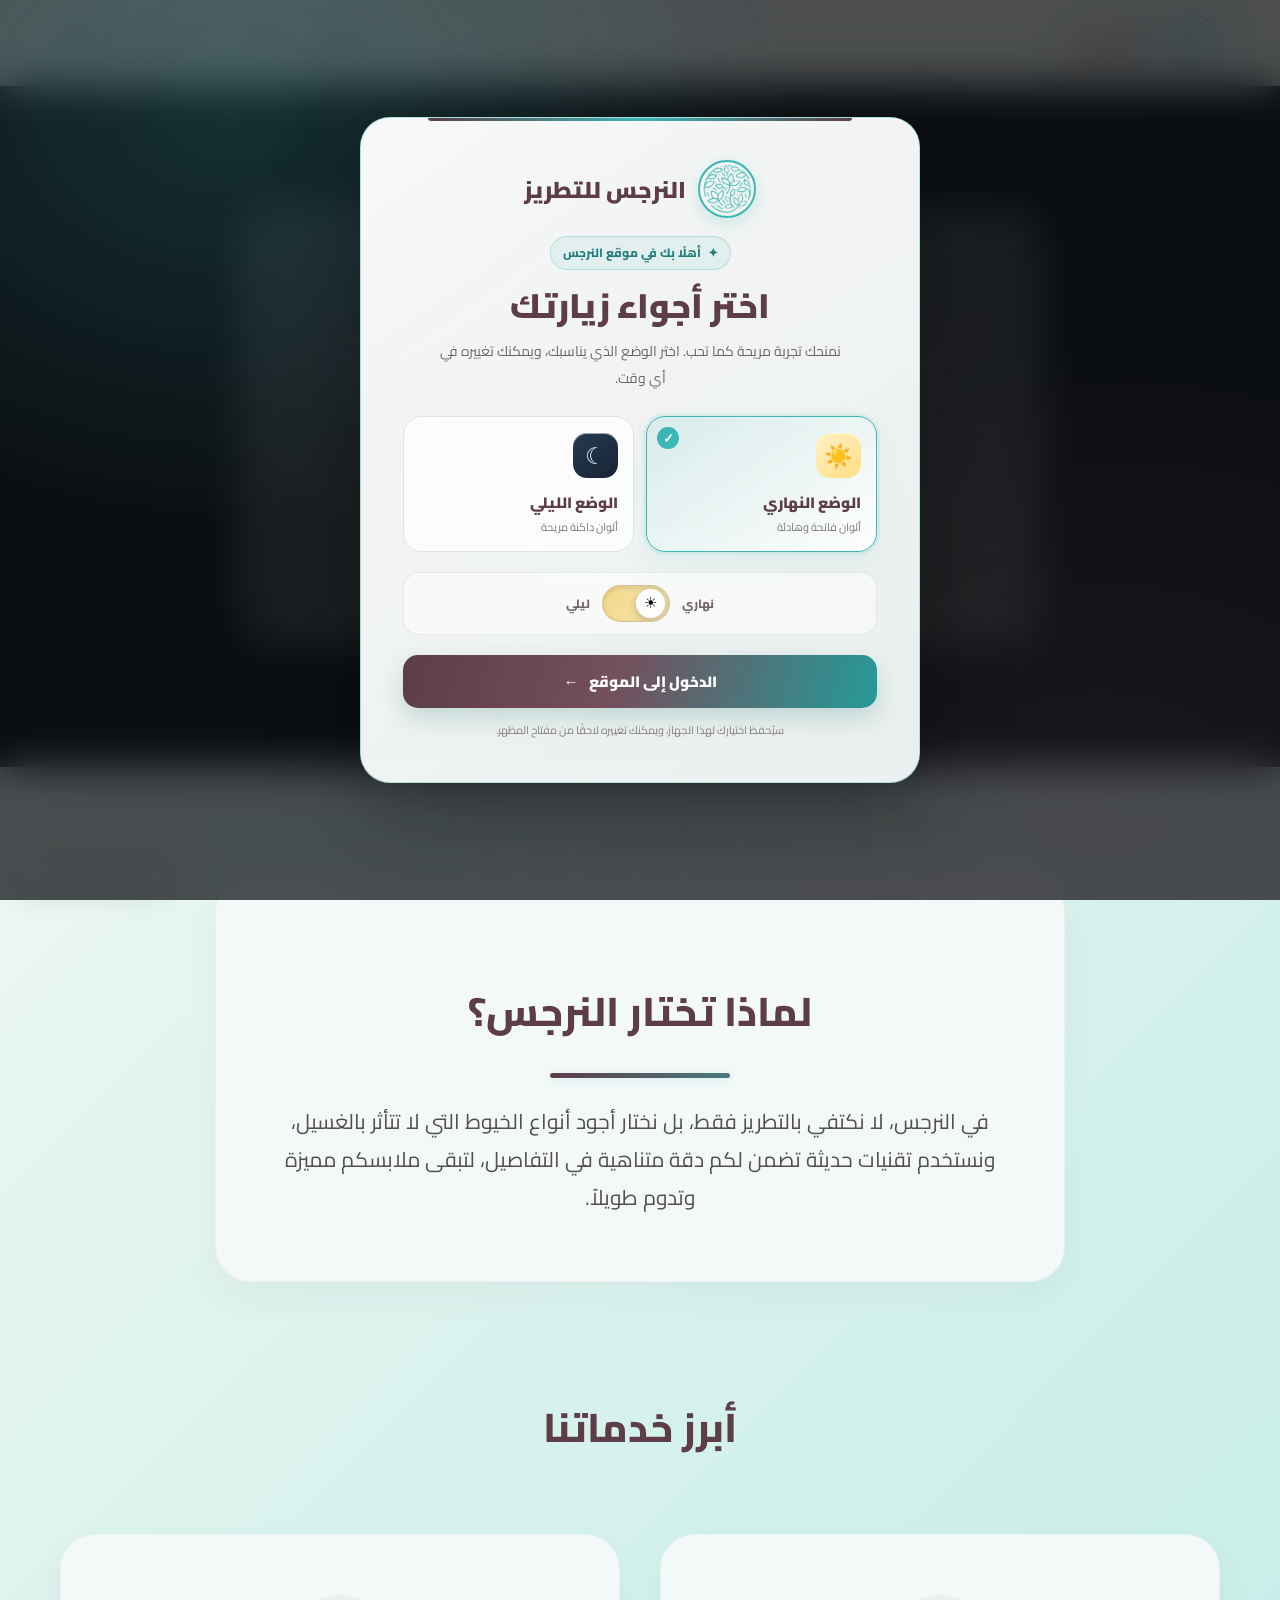
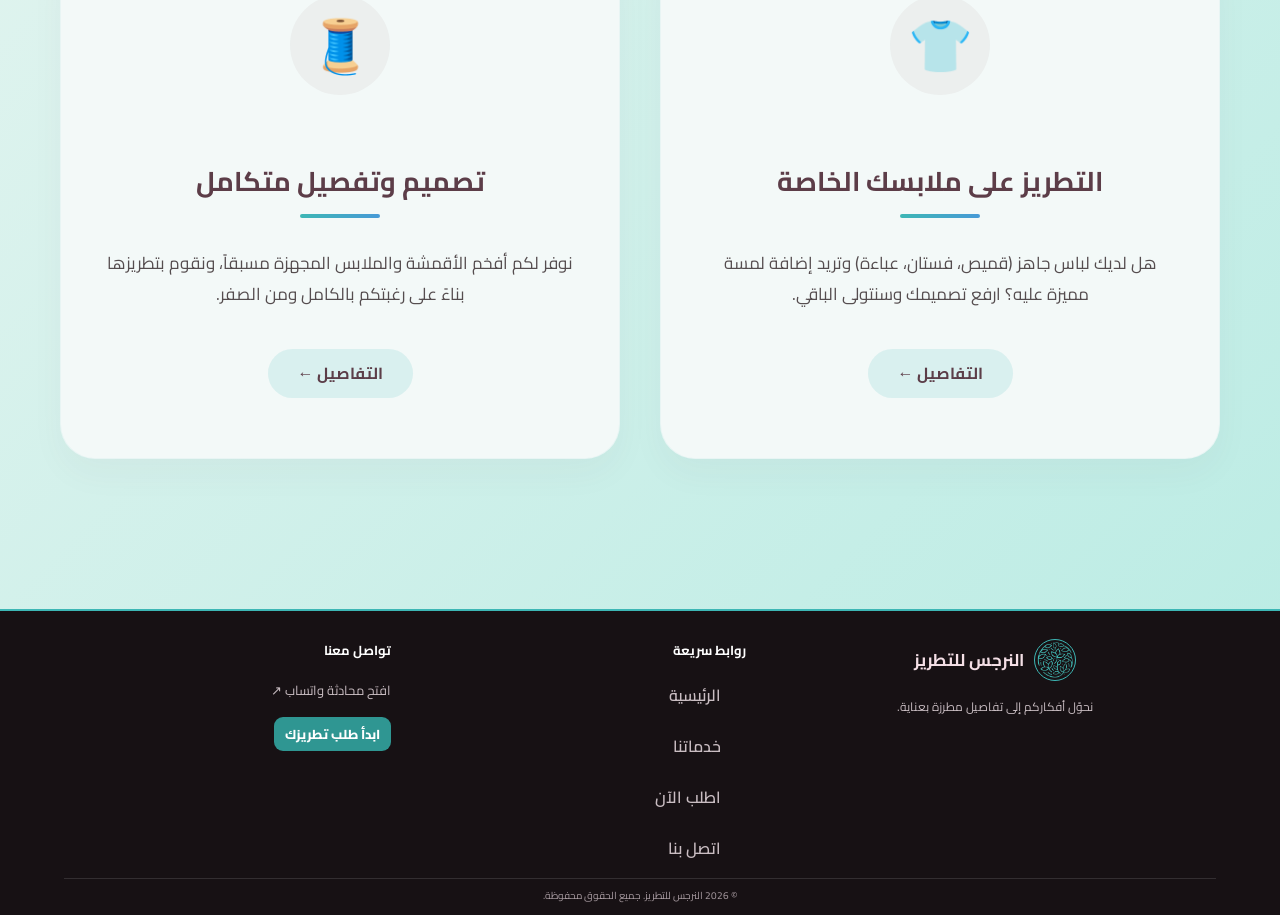
==== index.html @ 918f807f "Add files via upload" ====
<!DOCTYPE html>

<html dir="rtl" lang="ar">
<head>
<meta charset="utf-8"/>
<meta content="width=device-width, initial-scale=1.0" name="viewport"/>
<meta content="موقع النرجس للتطريز العماني. اكتشف خدمات التطريز وابدأ طلبك بسهولة وتواصل مع فريق النرجس لتأكيد التفاصيل والسعر." name="description"/>
<meta content="#5c3d48" name="theme-color"/>
<title>النرجس للتطريز | الفخامة والإتقان</title>
<!-- استدعاء خط Cairo من جوجل -->
<link href="https://fonts.googleapis.com" rel="preconnect"/>
<link crossorigin="" href="https://fonts.gstatic.com" rel="preconnect"/>
<link href="https://fonts.googleapis.com/css2?family=Cairo:wght=300;400;600;700;900&amp;display=swap" rel="stylesheet"/>
<style>
        /* الألوان والهوية البصرية الدافئة والمريحة للعين */
        :root {
            --primary-color: #5c3d48; /* العنابي الملكي للمطرزات */
            --accent-color: #3DB7B5;  /* الذهبي الدافئ المريح */
            --bg-color: #FAF9F6;      /* درجة كريمية دافئة جداً وناعمة للعين */
            --card-bg: #F3F9F8;        /* درجة دافئة للبطاقات والقوائم */
            --card-hover: #eae2d5;    /* درجة دافئة عند تمرير الماوس */
            --text-dark: #2d2d2d;     
            --text-muted: #554d4f;    
            --shadow: 0 15px 35px rgba(92, 61, 72, 0.04);
            --transition: cubic-bezier(0.34, 1.56, 0.64, 1);
        }
        body {
            background: linear-gradient(135deg, #FAF9F6 0%, #B7EBE3 100%);
            font-family: 'Cairo', 'Segoe UI', sans-serif;
            background-color: var(--bg-color);
            color: var(--text-dark);
            margin: 0;
            padding: 0;
            line-height: 1.8;
            overflow-x: clip;
            position: relative;
            perspective: 1000px;
        }
        /* 🧵 الخلفية الحية ممتدة ثلاثية الأبعاد */
        .bg-threads-3d {
            position: fixed;
            top: 0;
            left: 0;
            width: 100%;
            height: 100%;
            pointer-events: none;
            z-index: 0;
            transform-style: preserve-3d;
        }
        .thread-3d {
            position: absolute;
            width: 100%;
            max-width: 100%;
            height: 400px;
            fill: none;
            stroke-linecap: round;
            filter: drop-shadow(0 15px 20px rgba(92, 61, 72, 0.15));
        }
        .t-gold {
            top: 5%;
            left: 0;
            stroke: rgba(61, 183, 181, 0.24);
            stroke-width: 2.5;
            animation: weave3D-Gold 20s infinite ease-in-out alternate;
        }
        .t-burgundy {
            bottom: 5%;
            right: 0;
            stroke: rgba(92, 61, 72, 0.22);
            stroke-width: 2;
            animation: weave3D-Burgundy 25s infinite ease-in-out alternate;
        }
        /* شريط التنقل العلوي */
        header {
            background-color: rgba(247, 244, 237, 0.95); 
            backdrop-filter: blur(12px);
            box-shadow: 0 4px 25px rgba(92, 61, 72, 0.03);
            position: sticky;
            top: 0;
            z-index: 1000;
            border-bottom: 1px solid rgba(61, 183, 181, 0.14);
            animation: slideDown 0.8s cubic-bezier(0.25, 1, 0.5, 1);
        }
        .nav-container {
            max-width: 1200px;
            margin: 0 auto;
            display: flex;
            justify-content: space-between;
            align-items: center;
            padding: 15px 20px;
        }
        .logo-wrapper {
            display: flex;
            align-items: center;
            gap: 15px;
            cursor: pointer;
        }
        .logo-img {
            width: 55px;
            height: 55px;
            border-radius: 50%;
            object-fit: cover;
            border: 2px solid var(--accent-color);
            transition: transform 0.8s var(--transition);
        }
        .logo-wrapper:hover .logo-img {
            transform: rotate(360deg) scale(1.15);
        }
        .logo-text {
            font-size: 26px;
            font-weight: 700;
            color: var(--primary-color);
        }
        nav a {
            color: var(--text-dark);
            text-decoration: none;
            margin-right: 25px;
            font-weight: 600;
            font-size: 16px;
            position: relative;
            transition: color 0.3s ease;
            padding: 8px 0;
            display: inline-block;
        }
        /* ⚡ خطوط ألوان حية ومتحركة تحت أزرار النافبار */
        nav a::after {
            content: '';
            position: absolute;
            bottom: 0;
            left: 0;
            width: 100%;
            height: 3px;
            border-radius: 2px;
            background: linear-gradient(270deg, var(--accent-color), var(--primary-color), #3DB7B5, var(--accent-color));
            background-size: 400% 400%;
            transform: scaleX(0);
            transform-origin: right;
            transition: transform 0.4s var(--transition);
            animation: animateGradientStream 4s infinite linear;
        }
        nav a:hover::after, nav a.active::after {
            transform: scaleX(1);
        }
        nav a:hover, nav a.active {
            color: var(--primary-color);
        }
        
        /* 🎬 القسم الترحيبي بالفيديو (معدل للتجاوب مع الهواتف) */
        .hero {
            position: relative;
            text-align: center;
            padding: 120px 20px;
            overflow: hidden;
            background-color: #000;
            display: flex;
            align-items: center;
            justify-content: center;
            min-height: 70vh;
            z-index: 1;
        }
        .hero-video-bg {
            position: absolute;
            top: 0;
            left: 0;
            width: 100%;
            height: 100%;
            object-fit: cover;
            object-position: center;
            opacity: 0.85; 
            pointer-events: none;
        }
        .hero-content {
            position: relative;
            z-index: 2;
            background: rgba(247, 244, 237, 0.25); 
            backdrop-filter: blur(30px) saturate(140%); 
            padding: 50px 60px;
            border-radius: 40px;
            max-width: 800px;
            width: 100%;
            box-sizing: border-box;
            border: 1px solid rgba(247, 244, 237, 0.3); 
            box-shadow: 0 30px 60px rgba(0, 0, 0, 0.15);
            animation: glassIntro 1.5s var(--transition) forwards;
        }
        .hero h1 {
            font-size: 50px;
            font-weight: 900;
            color: var(--primary-color); 
            margin-bottom: 20px;
        }
        .hero p {
            font-size: 21px;
            max-width: 700px;
            margin: 0 auto 35px auto;
            color: #332d2f; 
            font-weight: 600;
        }
        /* 🌟 زر اطلب تطريزك الآن الفاخر */
        .btn-main {
            background: linear-gradient(135deg, var(--accent-color) 0%, #2F8F8B 100%);
            color: #fff;
            padding: 16px 50px;
            font-size: 20px;
            font-weight: 700;
            border: none;
            border-radius: 50px;
            cursor: pointer;
            text-decoration: none;
            box-shadow: 0 10px 30px rgba(61, 183, 181, 0.24);
            display: inline-block;
            transition: transform 0.4s var(--transition), box-shadow 0.4s var(--transition);
            position: relative;
            overflow: hidden;
            z-index: 1;
        }
        .btn-main::before {
            content: '';
            position: absolute;
            top: 0;
            left: -150%;
            width: 50%;
            height: 100%;
            background: linear-gradient(to right, rgba(255,255,255,0) 0%, rgba(255,255,255,0.6) 50%, rgba(255,255,255,0) 100%);
            transform: skewX(-25deg);
            transition: none;
        }
        .btn-main:hover {
            transform: translateY(-6px) scale(1.04);
            box-shadow: 0 0 25px rgba(61, 183, 181, 0.8), 0 0 50px rgba(61, 183, 181, 0.4);
        }
        .btn-main:hover::before {
            animation: shineEffect 1.2s infinite ease-in-out;
        }
        /* 📜 لوحة النبذة التعريفية */
        .about-brief {
            position: relative;
            max-width: 850px;
            margin: 110px auto 60px auto;
            text-align: center;
            padding: 65px 45px;
            background-color: var(--card-bg); 
            border-radius: 35px;
            box-shadow: var(--shadow);
            border: 1px solid rgba(92, 61, 72, 0.05); 
            z-index: 1;
            transition: transform 0.5s ease;
        }
        .about-brief:hover {
            transform: translateY(-5px);
        }
        .about-brief h2 {
            color: var(--primary-color);
            font-size: 40px;
            font-weight: 800;
            margin-bottom: 10px;
        }
        .divider {
            width: 180px;
            height: 5px;
            margin: 25px auto;
            border-radius: 10px;
            background: linear-gradient(270deg, var(--primary-color), var(--accent-color), #3DB7B5, var(--primary-color));
            background-size: 600% 600%;
            animation: animateGradientStream 6s infinite linear;
            box-shadow: 0 2px 10px rgba(61, 183, 181, 0.18);
        }
        .about-brief p {
            font-size: 21px;
            color: var(--text-muted); 
            max-width: 720px;
            margin: 25px auto 0 auto;
        }
        /* 🛠️ قسم الخدمات وبطاقات العرض */
        .services-preview {
            max-width: 1200px;
            margin: 110px auto;
            padding: 0 20px;
            position: relative;
            z-index: 1;
        }
        .services-preview h2 {
            text-align: center;
            color: var(--primary-color);
            font-size: 40px;
            font-weight: 800;
            margin-bottom: 70px;
        }
        .services-grid {
            display: grid;
            grid-template-columns: repeat(auto-fit, minmax(320px, 1fr));
            gap: 40px;
        }
        .service-card {
            background-color: var(--card-bg); 
            border-radius: 35px;
            padding: 60px 45px;
            text-align: center;
            box-shadow: var(--shadow);
            border: 1px solid rgba(61, 183, 181, 0.06);
            position: relative;
            overflow: hidden;
            transition: transform 0.6s var(--transition), box-shadow 0.6s var(--transition), background-color 0.6s var(--transition);
        }
        .service-card:hover {
            transform: translateY(-12px) scale(1.02);
            box-shadow: 0 30px 60px rgba(92, 61, 72, 0.1);
            background-color: var(--card-hover); 
        }
        .service-icon {
            font-size: 52px;
            width: 100px;
            height: 100px;
            line-height: 100px;
            background-color: rgba(92, 61, 72, 0.05);
            border-radius: 50%;
            margin: 0 auto 35px auto;
            transition: transform 0.6s var(--transition), background-color 0.5s var(--transition);
        }
        .service-card:hover .service-icon {
            background-color: var(--primary-color);
            color: #fff;
            transform: scale(1.15) rotate(-10deg);
        }
        .service-card h3 {
            font-size: 27px;
            font-weight: 700;
            margin-bottom: 15px;
            color: var(--primary-color);
            position: relative;
            display: inline-block;
            padding-bottom: 12px;
        }
        .service-card h3::after {
            content: '';
            position: absolute;
            bottom: 0;
            left: 50%;
            transform: translateX(-50%);
            width: 80px;
            height: 4px;
            border-radius: 4px;
            background: linear-gradient(270deg, var(--accent-color), var(--primary-color), #4a90e2, var(--accent-color));
            background-size: 400% 400%;
            animation: animateGradientStream 4s infinite linear;
        }
        .service-card p {
            color: var(--text-muted);
            font-size: 17px;
            margin-top: 15px;
            margin-bottom: 40px;
        }
        .btn-secondary {
            color: var(--primary-color);
            text-decoration: none;
            font-weight: 700;
            font-size: 16px;
            display: inline-block;
            transition: all 0.4s var(--transition);
            padding: 10px 30px;
            border-radius: 28px;
            background-color: rgba(61, 183, 181, 0.14);
        }
        .service-card:hover .btn-secondary {
            background-color: var(--primary-color);
            color: #fff;
            transform: scale(1.05);
        }
        /* تذييل الصفحة */
        footer {
            background-color: #1a1215;
            color: #b5a4ab;
            text-align: center;
            padding: 50px 20px;
            margin-top: 150px;
            font-size: 15px;
            border-top: 3px solid var(--accent-color);
            position: relative;
            z-index: 1;
        }
        /* 🎬 قوانين الحركات */
        @keyframes shineEffect {
            0% { left: -150%; }
            50% { left: 150%; }
            100% { left: 150%; }
        }
        @keyframes animateGradientStream {
            0% { background-position: 0% 50%; }
            50% { background-position: 100% 50%; }
            100% { background-position: 0% 50%; }
        }
        @keyframes weave3D-Gold {
            0% { transform: translate3d(0, 0, -100px) rotateX(10deg) rotateY(5deg); stroke-dashoffset: 0; }
            50% { transform: translate3d(20px, 30px, 50px) rotateX(-5deg) rotateY(15deg); }
            100% { transform: translate3d(-10px, -20px, -50px) rotateX(5deg) rotateY(-10deg); stroke-dashoffset: -300; }
        }
        @keyframes weave3D-Burgundy {
            0% { transform: translate3d(0, 0, -50px) rotateX(-10deg) rotateY(-10deg); stroke-dashoffset: 0; }
            50% { transform: translate3d(-20px, -40px, 80px) rotateX(15deg) rotateY(5deg); }
            100% { transform: translate3d(15px, 20px, -120px) rotateX(-5deg) rotateY(10deg); stroke-dashoffset: 300; }
        }
        @keyframes slideDown {
            from { transform: translateY(-100%); }
            to { transform: translateY(0); }
        }
        @keyframes glassIntro {
            from { opacity: 0; transform: scale(0.95) translateY(20px); }
            to { opacity: 1; transform: scale(1) translateY(0); }
        }

        /* تحسينات للشاشات الصغيرة */
        @media (max-width: 768px) {
            .nav-container { flex-direction: column; gap: 15px; padding: 15px; }
            .hero { padding: 80px 15px; min-height: 60vh; } 
            .hero-content { padding: 30px 20px; border-radius: 25px; }
            .hero h1 { font-size: 28px; }
            .hero p { font-size: 16px; }
            .btn-main { padding: 12px 30px; font-size: 16px; }
            nav { display: flex; justify-content: center; flex-wrap: wrap; gap: 12px; }
            nav a { margin: 0 5px; }
            .about-brief { padding: 45px 25px; margin: 60px auto; }
            .service-card { padding: 40px 20px; }
            .bg-threads-3d { opacity: 0.15; }
        }
    </style>
<link href="lo.png" rel="icon" type="image/png"/>
<style id="thread-motion">
/* خيوط تطريز متحركة - للصفحة الرئيسية فقط */
.thread-motion{position:fixed;inset:0;pointer-events:none;z-index:0;overflow:hidden;opacity:.38;}
.thread-motion span{position:absolute;width:42vw;height:2px;background:linear-gradient(90deg,transparent,rgba(61,183,181,.28),transparent);border-radius:999px;transform-origin:center;animation:threadDrift 14s ease-in-out infinite;}
.thread-motion span:nth-child(1){top:22%;left:-12%;transform:rotate(18deg);animation-delay:-2s;}
.thread-motion span:nth-child(2){top:48%;left:45%;width:35vw;transform:rotate(-24deg);animation-delay:-7s;}
.thread-motion span:nth-child(3){top:72%;left:-8%;width:48vw;transform:rotate(12deg);animation-delay:-10s;}
.thread-motion span:nth-child(4){top:34%;left:68%;width:30vw;transform:rotate(32deg);animation-delay:-5s;}
@keyframes threadDrift{0%,100%{translate:0 0;opacity:.15;}50%{translate:35px -18px;opacity:.55;}}
@media (prefers-reduced-motion:reduce){.thread-motion span{animation:none;}}
@media (max-width:600px){.thread-motion{opacity:.22}.thread-motion span{width:70vw}.thread-motion span:nth-child(2){left:35%;width:55vw}.thread-motion span:nth-child(4){left:55%;width:45vw;}}
</style>
<style id="mobile-experience-improvements">
/* قواعد عامة لتحسين الاستخدام على الهاتف دون تغيير تصميم الكمبيوتر */
html{max-width:100%;overflow-x:clip;-webkit-text-size-adjust:100%}
body{max-width:100%;overflow-x:clip}
img,video,svg,iframe{max-width:100%}
*,*::before,*::after{box-sizing:border-box}
@media(max-width:768px){
 header{position:sticky!important;top:0!important;z-index:1000!important;width:100%;}
 .nav-container{width:100%!important;max-width:100%!important;display:flex!important;flex-direction:column!important;align-items:center!important;justify-content:center!important;gap:6px!important;padding:9px 12px!important;}
 .logo-wrapper{display:flex!important;align-items:center!important;justify-content:center!important;gap:9px!important;}
 .logo-img{width:42px!important;height:42px!important;}
 .logo-text{font-size:21px!important;line-height:1.4!important;white-space:nowrap;}
 .nav-container nav,header nav{width:100%!important;display:flex!important;flex-wrap:wrap!important;align-items:center!important;justify-content:center!important;gap:3px 14px!important;}
 .nav-container nav a,header nav a{margin:0!important;padding:6px 1px!important;font-size:12px!important;line-height:1.5!important;white-space:nowrap;}
 .hero{min-height:58vh!important;padding:54px 12px!important;}
 .hero-content{width:100%!important;max-width:760px!important;padding:27px 17px!important;border-radius:22px!important;}
 .hero h1{font-size:clamp(25px,7vw,34px)!important;line-height:1.45!important;}
 .hero p{font-size:15px!important;line-height:1.8!important;}
 .about-brief,.services-preview,.services-container,.main-container{width:calc(100% - 24px)!important;max-width:100%!important;margin-left:auto!important;margin-right:auto!important;}
 .about-brief{padding:30px 17px!important;margin-top:35px!important;margin-bottom:35px!important;border-radius:22px!important;}
 .about-brief h2,.services-preview h2{font-size:clamp(24px,6.5vw,32px)!important;line-height:1.45!important;margin-bottom:20px!important;}
 .about-brief p{font-size:15px!important;line-height:1.9!important;}
 .services-preview{margin-top:45px!important;margin-bottom:45px!important;padding:0!important;}
 .services-grid,.service-grid,.contact-grid,.cards-grid{grid-template-columns:minmax(0,1fr)!important;gap:16px!important;}
 .service-card,.detailed-service-card,.contact-card,.about-section{width:100%!important;max-width:100%!important;min-width:0!important;padding:24px 16px!important;border-radius:22px!important;}
 .service-card h3,.detailed-service-card h2,.contact-card h2{font-size:21px!important;line-height:1.55!important;}
 .service-card p,.detailed-service-card p,.contact-card p,.about-section p{font-size:14px!important;line-height:1.9!important;overflow-wrap:anywhere;}
 .page-header{padding:28px 14px!important;margin:0 auto 20px!important;}
 .page-header h1{font-size:clamp(25px,7vw,32px)!important;line-height:1.5!important;}
 .page-header p{font-size:14px!important;line-height:1.8!important;}
 .btn-main,.btn-order-service,.btn-back,.btn-location{max-width:100%;min-height:44px;padding:12px 20px!important;font-size:14px!important;white-space:normal!important;line-height:1.6!important;}
 footer{padding:25px 14px!important;font-size:12px!important;line-height:1.8!important;}
 .thank-you-card{width:calc(100% - 28px)!important;max-width:620px!important;margin:18px auto!important;padding:30px 18px!important;border-radius:22px!important;}
 .thank-you-card h1{font-size:clamp(23px,6vw,30px)!important;line-height:1.5!important;}
 .thank-you-card p{font-size:14px!important;line-height:1.9!important;}
}
@media(max-width:380px){
 .nav-container{padding:8px 7px!important}.nav-container nav,header nav{gap:3px 9px!important}.nav-container nav a,header nav a{font-size:11px!important;}
 .hero{min-height:54vh!important;padding:38px 9px!important}.hero-content{padding:22px 13px!important;}
 .about-brief,.services-preview,.services-container,.main-container{width:calc(100% - 16px)!important;}
 .about-brief,.service-card,.detailed-service-card,.contact-card,.about-section{padding:21px 13px!important;}
 .thank-you-card{width:calc(100% - 18px)!important;padding:25px 13px!important;}
}
@media(hover:none){.service-card:hover,.contact-card:hover,.btn-main:hover,.btn-order-service:hover,.btn-back:hover{transform:none!important;}}
@media(prefers-reduced-motion:reduce){html{scroll-behavior:auto!important}*,*::before,*::after{animation:none!important;transition:none!important;}}
</style>
<style id="alnarjis-smooth-motion">
/* طبقة حركة موحّدة: انتقالات ناعمة ومتزنة على جميع صفحات الموقع */
:root { --motion-ease: cubic-bezier(.22,.72,.22,1); --motion-fast: 220ms; --motion-medium: 420ms; }
html { scroll-behavior: smooth; scroll-padding-top: 5rem; }
body { -webkit-font-smoothing: antialiased; text-rendering: optimizeLegibility; }
a, button, input, select, textarea, .service-card, .detailed-service-card,
.contact-card, .choice, .color-card, .upload, .review-card, .cost-card,
.btn, [class*="btn-"] {
  transition-property: color, background-color, border-color, box-shadow, opacity, transform, filter;
  transition-duration: var(--motion-fast);
  transition-timing-function: var(--motion-ease);
}
a { -webkit-tap-highlight-color: transparent; }
button, .btn, [class*="btn-"] { transform: translateZ(0); }
button:active, .btn:active, [class*="btn-"]:active { transform: translateY(1px) scale(.985); }
:where(a, button, input, select, textarea, [tabindex]):focus-visible {
  outline: 3px solid color-mix(in srgb, var(--accent-color, var(--teal, #3DB7B5)) 58%, transparent);
  outline-offset: 3px;
}
:where(input, select, textarea) { transition: border-color 220ms var(--motion-ease), box-shadow 220ms var(--motion-ease), background-color 220ms var(--motion-ease); }
:where(input, select, textarea):focus { box-shadow: 0 0 0 4px color-mix(in srgb, var(--accent-color, var(--teal, #3DB7B5)) 14%, transparent); }
img, video { max-width: 100%; }
@media (hover:hover) and (pointer:fine) {
  .service-card:hover, .detailed-service-card:hover, .contact-card:hover,
  .review-card:hover, .cost-card:hover { transform: translateY(-4px); }
  .choice:hover, .color-card:hover, .upload:hover { transform: translateY(-2px); }
  a:not(.btn):not([class*="btn-"]):hover { color: var(--accent-color, var(--teal, #2f9692)); }
}
/* انتقال خفيف بين الصفحات في المتصفحات الداعمة */
@view-transition { navigation: auto; }
::view-transition-old(root) { animation: narjis-page-out 180ms ease both; }
::view-transition-new(root) { animation: narjis-page-in 360ms var(--motion-ease) both; }
@keyframes narjis-page-out { to { opacity: .94; } }
@keyframes narjis-page-in { from { opacity: .86; transform: translateY(5px); } to { opacity: 1; transform: translateY(0); } }
/* شريط تقدّم رفيع أثناء التمرير */
#narjis-scroll-progress { position: fixed; inset: 0 auto auto 0; width: 0%; height: 3px; z-index: 10000; pointer-events: none; background: linear-gradient(90deg, var(--accent-color, var(--teal, #2f9692)), #75d4cc); box-shadow: 0 1px 6px rgba(47,150,146,.18); transform: translateZ(0); }
/* ظهور العناصر عند دخولها الشاشة؛ لا تُخفى العناصر إلا بعد تفعيل جافاسكربت بنجاح */
.motion-enhanced .motion-reveal { opacity: 0; transform: translate3d(0, 16px, 0); transition: opacity 560ms var(--motion-ease), transform 560ms var(--motion-ease); transition-delay: var(--reveal-delay, 0ms); will-change: opacity, transform; }
.motion-enhanced .motion-reveal.is-visible { opacity: 1; transform: translate3d(0,0,0); }
/* سلاسة الخطوات داخل نموذج الطلب من دون التأثير على إظهار/إخفاء الخطوات */
.order-page .choice, .order-page .color-card, .order-page .step,
body:has(.form-step) .choice, body:has(.form-step) .color-card, body:has(.form-step) .step {
  transition: background-color 240ms var(--motion-ease), border-color 240ms var(--motion-ease), color 240ms var(--motion-ease), box-shadow 240ms var(--motion-ease), transform 240ms var(--motion-ease);
}
@media (prefers-reduced-motion: reduce) {
  html { scroll-behavior: auto !important; }
  *, *::before, *::after { scroll-behavior: auto !important; animation-duration: .01ms !important; animation-iteration-count: 1 !important; transition-duration: .01ms !important; transition-delay: 0ms !important; }
  #narjis-scroll-progress { display: none; }
  .motion-enhanced .motion-reveal { opacity: 1 !important; transform: none !important; }
}
</style>
<style id="alnarjis-theme-styles">
:root{color-scheme:light;}
html[data-theme="dark"]{color-scheme:dark;--primary-color:#d5a8b9;--accent-color:#55d2cb;--bg-color:#111619;--card-bg:#1b252a;--card-hover:#26363b;--text-dark:#f3edf0;--text-muted:#c7b8bf;--shadow:0 16px 40px rgba(0,0,0,.22);--wine:#d5a8b9;--teal:#55d2cb;--mint:#11191c;--line:#30494b;--ink:#f4edf0;--muted:#aebdc1;}
/* لا نفرض انتقالًا على كل عنصر في الصفحة؛ ذلك يعطّل حركات التحويل ويزيد إعادة الرسم. */
html.theme-animating body,
html.theme-animating header,
html.theme-animating footer,
html.theme-animating .nav-container,
html.theme-animating .hero,
html.theme-animating .page-header,
html.theme-animating .about-brief,
html.theme-animating .about-section,
html.theme-animating .services-preview,
html.theme-animating .services-container,
html.theme-animating .main-container,
html.theme-animating .service-card,
html.theme-animating .detailed-service-card,
html.theme-animating .contact-card,
html.theme-animating .thank-you-card,
html.theme-animating .panel,
html.theme-animating .form-step,
html.theme-animating .review-card,
html.theme-animating .review-grid,
html.theme-animating .cost-card,
html.theme-animating .color-card,
html.theme-animating .choice,
html.theme-animating .upload,
html.theme-animating .field input,
html.theme-animating .field textarea,
html.theme-animating .field select,
html.theme-animating #summary,
html.theme-animating .theme-control,
html.theme-animating .theme-welcome-card,
html.theme-animating .theme-welcome-option,
html.theme-animating .theme-welcome-switchrow,
html.theme-animating .theme-welcome-continue {
  transition-property: background, background-color, color, border-color, box-shadow, filter !important;
  transition-duration: 420ms !important;
  transition-timing-function: cubic-bezier(.22,.72,.22,1) !important;
}
html.theme-animating h1, html.theme-animating h2, html.theme-animating h3,
html.theme-animating h4, html.theme-animating p, html.theme-animating li,
html.theme-animating label, html.theme-animating small,
html.theme-animating nav a, html.theme-animating .logo-text,
html.theme-animating .theme-label, html.theme-animating .review-row {
  transition: color 360ms cubic-bezier(.22,.72,.22,1) !important;
}
/* Keep theme-switch transforms animating smoothly; do not let the global color fade override them. */
html.theme-animating .theme-toggle,html.theme-animating .theme-thumb,html.theme-animating .theme-icon,html.theme-animating .welcome-switch,html.theme-animating .welcome-switch-thumb{transition-property:transform,background-color,border-color,opacity,box-shadow !important;transition-duration:.62s !important;transition-timing-function:cubic-bezier(.22,1,.36,1) !important;will-change:transform,background-color;}
body{transition:background-color .58s cubic-bezier(.22,1,.36,1),color .45s ease;}
.theme-control{position:fixed;left:16px;bottom:16px;z-index:100000;display:flex;align-items:center;gap:9px;padding:7px 9px 7px 11px;border:1px solid rgba(61,183,181,.35);border-radius:999px;background:rgba(250,249,246,.92);color:#44323a;box-shadow:0 8px 28px rgba(35,25,30,.15);backdrop-filter:blur(14px);-webkit-backdrop-filter:blur(14px);font-family:Cairo,Arial,sans-serif;direction:rtl;}
.theme-label{font-size:11px;font-weight:700;white-space:nowrap;user-select:none;min-width:52px;text-align:center;}
.theme-toggle{position:relative;direction:ltr;display:inline-block;flex:0 0 auto;width:58px;height:32px;padding:0;border:1px solid rgba(92,61,72,.2);border-radius:999px;background:#e7e4de;cursor:pointer;box-shadow:inset 0 2px 5px rgba(25,20,20,.13);overflow:hidden;touch-action:manipulation;-webkit-tap-highlight-color:transparent;transition:background-color .5s cubic-bezier(.22,1,.36,1),border-color .5s ease,transform .25s ease;}
.theme-toggle:hover{transform:scale(1.04)}.theme-toggle:active{transform:scale(.96)}.theme-toggle:focus-visible{outline:3px solid #3DB7B5;outline-offset:3px;}
.theme-thumb{position:absolute;top:3px;left:3px;width:24px;height:24px;border-radius:50%;background:#fff;box-shadow:0 2px 7px rgba(30,20,24,.22);transition:transform .62s cubic-bezier(.22,1,.36,1),background-color .45s ease;}
.theme-icon{position:absolute;top:50%;z-index:1;transform:translateY(-50%);font-size:13px;line-height:1;pointer-events:none;transition:opacity .3s ease,transform .55s cubic-bezier(.22,1,.36,1);}.theme-icon.sun{left:9px;color:#a66d19}.theme-icon.moon{right:9px;color:#d7eaff;opacity:.55}
html[data-theme="dark"] .theme-control{background:rgba(24,31,35,.94);color:#f3edf0;border-color:rgba(85,210,203,.42);box-shadow:0 8px 30px rgba(0,0,0,.38)}
html[data-theme="dark"] .theme-toggle{background:#287e7c;border-color:#55d2cb}.theme-toggle[aria-checked="true"] .theme-thumb{transform:translateX(26px);background:#f5f7ff}.theme-toggle[aria-checked="true"] .sun{opacity:.45;transform:translateY(-50%) rotate(-35deg) scale(.8)}.theme-toggle[aria-checked="true"] .moon{opacity:1;transform:translateY(-50%) rotate(0) scale(1.05)}
html[data-theme="dark"] body{background:#101518 !important;color:#f3edf0 !important;}
html[data-theme="dark"] header{background:rgba(18,24,28,.93) !important;border-color:rgba(85,210,203,.28) !important;box-shadow:0 6px 24px rgba(0,0,0,.24) !important;}
html[data-theme="dark"] header nav a,html[data-theme="dark"] .nav-container nav a{color:#d6cbd0 !important;}
html[data-theme="dark"] header nav a.active,html[data-theme="dark"] .nav-container nav a.active{color:#65ddd5 !important;border-color:#55d2cb !important;}
html[data-theme="dark"] .logo-text,html[data-theme="dark"] .logo-text span{color:#e5bdcc !important;}
html[data-theme="dark"] .page-header,html[data-theme="dark"] .about-brief,html[data-theme="dark"] .about-section,html[data-theme="dark"] .service-card,html[data-theme="dark"] .detailed-service-card,html[data-theme="dark"] .contact-card,html[data-theme="dark"] .icon-box,html[data-theme="dark"] .thank-you-card,html[data-theme="dark"] .panel,html[data-theme="dark"] .form-step,html[data-theme="dark"] .review-card,html[data-theme="dark"] .review-grid,html[data-theme="dark"] .cost-card,html[data-theme="dark"] .color-card,html[data-theme="dark"] .upload,html[data-theme="dark"] .choice,html[data-theme="dark"] .field input,html[data-theme="dark"] .field textarea,html[data-theme="dark"] .field select,html[data-theme="dark"] .two>*,html[data-theme="dark"] .contact-grid,html[data-theme="dark"] .main-container,html[data-theme="dark"] .services-container{background-color:#192226 !important;color:#f0e8ec !important;border-color:#30464b !important;}
html[data-theme="dark"] .service-card:hover,html[data-theme="dark"] .detailed-service-card:hover,html[data-theme="dark"] .contact-card:hover{background-color:#202e33 !important;}
html[data-theme="dark"] input,html[data-theme="dark"] textarea,html[data-theme="dark"] select{background:#151d21 !important;color:#f4edf0 !important;border-color:#42545a !important;}
html[data-theme="dark"] input::placeholder,html[data-theme="dark"] textarea::placeholder{color:#9daab0 !important;opacity:1;}
html[data-theme="dark"] option{background:#172126;color:#f4edf0;}
html[data-theme="dark"] h1,html[data-theme="dark"] h2,html[data-theme="dark"] h3,html[data-theme="dark"] h4,html[data-theme="dark"] .page-header p,html[data-theme="dark"] .intro p,html[data-theme="dark"] .field-label,html[data-theme="dark"] .panel-head,html[data-theme="dark"] .review-row,html[data-theme="dark"] .step,html[data-theme="dark"] .service-title-wrapper,html[data-theme="dark"] .features-list,html[data-theme="dark"] .about-section p,html[data-theme="dark"] .contact-card p,html[data-theme="dark"] .thank-you-card p{color:#f0e7eb !important;}
html[data-theme="dark"] p,html[data-theme="dark"] li,html[data-theme="dark"] label,html[data-theme="dark"] small,html[data-theme="dark"] .muted,html[data-theme="dark"] .text-muted{color:#c6b9bf;}
html[data-theme="dark"] .hero::after{background:linear-gradient(180deg,rgba(10,13,16,.15),rgba(10,13,16,.68)) !important;}
html[data-theme="dark"] .thread-motion,html[data-theme="dark"] .bg-threads-3d{opacity:.32;}
html[data-theme="dark"] footer{background:#0b0e10 !important;color:#bdb0b7 !important;border-color:#55d2cb !important;}
html[data-theme="dark"] .btn,html[data-theme="dark"] .btn-main,html[data-theme="dark"] .btn-secondary,html[data-theme="dark"] .btn-order-service,html[data-theme="dark"] .btn-back,html[data-theme="dark"] .btn-instagram,html[data-theme="dark"] .btn-location,html[data-theme="dark"] .btn-whatsapp{color:#fff !important;}
html[data-theme="dark"] .selected,html[data-theme="dark"] .choice.selected{background:#5c3d48 !important;border-color:#d5a8b9 !important;color:#fff !important;}
@media(max-width:600px){.theme-control{left:10px;bottom:calc(10px + env(safe-area-inset-bottom));gap:6px;padding:6px 7px 6px 9px;}.theme-label{font-size:10px;min-width:42px}.theme-toggle{width:54px;height:30px}.theme-thumb{width:22px;height:22px;top:3px}.theme-toggle[aria-checked="true"] .theme-thumb{transform:translateX(24px)}.theme-icon.sun{left:8px}.theme-icon.moon{right:8px}}
@media(prefers-reduced-motion:reduce){.theme-toggle,.theme-thumb,.theme-icon{transition-duration:.12s !important}.theme-control{scroll-behavior:auto}}

/* شاشة الترحيب واختيار المظهر لأول زيارة */
.theme-welcome[hidden]{display:none!important}
.theme-welcome{position:fixed;inset:0;z-index:1000000;display:grid;place-items:center;padding:22px;background:radial-gradient(ellipse at 18% 12%,rgba(61,183,181,.2),transparent 38%),radial-gradient(ellipse at 86% 90%,rgba(92,61,72,.19),transparent 42%),rgba(16,20,23,.74);backdrop-filter:blur(20px);-webkit-backdrop-filter:blur(20px);opacity:1;visibility:visible;transition:opacity .55s cubic-bezier(.22,1,.36,1),visibility .55s;direction:rtl;overflow-y:auto}
.theme-welcome.is-closing{opacity:0;visibility:hidden;pointer-events:none}
.theme-welcome-card{position:relative;width:min(100%,560px);margin:auto;overflow:hidden;border-radius:30px;padding:clamp(24px,5vw,42px);text-align:center;background:linear-gradient(145deg,rgba(255,255,255,.97),rgba(242,249,247,.96));border:1px solid rgba(61,183,181,.38);box-shadow:0 32px 90px rgba(0,0,0,.28),inset 0 1px 0 rgba(255,255,255,.9);color:#48353d;transform:translateY(0) scale(1);transition:background .5s,color .5s,transform .6s cubic-bezier(.22,1,.36,1),border-color .5s}
.theme-welcome-card:before{content:"";position:absolute;top:0;right:12%;left:12%;height:3px;border-radius:0 0 10px 10px;background:linear-gradient(90deg,#5c3d48,#3db7b5,#5c3d48)}
.theme-welcome-brand{display:flex;align-items:center;justify-content:center;gap:12px;margin:0 auto 18px}
.theme-welcome-logo{width:58px;height:58px;object-fit:cover;border-radius:50%;border:2px solid #3db7b5;box-shadow:0 5px 18px rgba(61,183,181,.22)}
.theme-welcome-brand-name{font-family:Cairo,'Segoe UI',sans-serif;font-weight:900;font-size:clamp(18px,4vw,23px);color:#5c3d48;line-height:1.35}
.theme-welcome-eyebrow{display:inline-flex;align-items:center;gap:7px;padding:5px 12px;border:1px solid rgba(61,183,181,.28);border-radius:999px;color:#237f7e;background:rgba(61,183,181,.09);font-size:12px;font-weight:800;margin-bottom:11px}
.theme-welcome-title{margin:0 0 8px;font-family:Cairo,'Segoe UI',sans-serif;font-size:clamp(24px,5vw,34px);font-weight:900;line-height:1.45;color:#5c3d48}
.theme-welcome-description{margin:0 auto 25px;max-width:410px;color:#70636a;font-size:14px;line-height:1.9}
.theme-welcome-options{display:grid;grid-template-columns:1fr 1fr;gap:12px;margin:0 0 20px;text-align:right}
.theme-welcome-option{position:relative;min-height:132px;padding:16px 15px 14px;border:1.5px solid #e5e3e1;border-radius:19px;background:rgba(255,255,255,.78);color:#5c3d48;text-align:right;cursor:pointer;font:inherit;transition:transform .35s cubic-bezier(.22,1,.36,1),border-color .35s,background .35s,box-shadow .35s;touch-action:manipulation;-webkit-tap-highlight-color:transparent}
.theme-welcome-option:hover{transform:translateY(-3px);box-shadow:0 12px 24px rgba(92,61,72,.09)}
.theme-welcome-option:focus-visible,.theme-welcome-continue:focus-visible,.welcome-switch:focus-visible{outline:3px solid #3db7b5;outline-offset:3px}
.theme-welcome-option[aria-pressed="true"]{border-color:#3db7b5;background:linear-gradient(145deg,rgba(61,183,181,.13),rgba(255,255,255,.95));box-shadow:0 0 0 3px rgba(61,183,181,.1),0 12px 26px rgba(61,183,181,.08)}
.theme-welcome-option[aria-pressed="true"]:after{content:"✓";position:absolute;top:10px;left:10px;width:22px;height:22px;display:grid;place-items:center;border-radius:50%;background:#3db7b5;color:#fff;font-size:13px;font-weight:900}
.theme-mode-emoji{display:flex;align-items:center;justify-content:center;width:45px;height:45px;margin-bottom:11px;border-radius:14px;font-size:23px;box-shadow:inset 0 1px 0 rgba(255,255,255,.55)}
.theme-mode-emoji.day{background:linear-gradient(145deg,#fff1c5,#ffdf83)}.theme-mode-emoji.night{background:linear-gradient(145deg,#263b53,#172333);color:#e5edff}
.theme-mode-name{display:block;font-weight:900;font-size:15px;margin-bottom:3px}.theme-mode-note{display:block;color:#81747b;font-size:11px;line-height:1.6}
.theme-welcome-switchrow{display:flex;align-items:center;justify-content:center;gap:12px;padding:12px 14px;margin-bottom:20px;border:1px solid rgba(92,61,72,.1);border-radius:16px;background:rgba(255,255,255,.56)}
.theme-welcome-switchlabel{font-size:12px;font-weight:800;color:#74666c}
.welcome-switch{position:relative;direction:ltr;display:inline-flex;align-items:center;flex:0 0 auto;width:68px;height:37px;padding:0;border:1px solid rgba(92,61,72,.18);border-radius:999px;background:linear-gradient(100deg,#f5d989,#f4e5b7);cursor:pointer;box-shadow:inset 0 2px 5px rgba(25,20,20,.12);overflow:hidden;touch-action:manipulation;-webkit-tap-highlight-color:transparent;transition:background .6s cubic-bezier(.22,1,.36,1),border-color .45s,transform .25s}
.welcome-switch:active{transform:scale(.96)}
.welcome-switch-thumb{position:absolute;left:4px;top:3px;width:29px;height:29px;border-radius:50%;display:grid;place-items:center;background:#fff;box-shadow:0 3px 8px rgba(30,20,24,.22);font-size:15px;transition:transform .62s cubic-bezier(.22,1,.36,1),background .45s}
.welcome-switch[aria-checked="true"]{background:linear-gradient(100deg,#2e757c,#202d45);border-color:#4fbeb7}
.welcome-switch[aria-checked="true"] .welcome-switch-thumb{transform:translateX(30px);background:#e9f7ff}
.theme-welcome-continue{display:flex;align-items:center;justify-content:center;gap:10px;width:100%;min-height:51px;padding:12px 20px;border:0;border-radius:15px;background:linear-gradient(105deg,#5c3d48,#744f5c 45%,#269a98);color:#fff;font-family:Cairo,'Segoe UI',sans-serif;font-size:15px;font-weight:900;cursor:pointer;box-shadow:0 10px 22px rgba(46,125,124,.22);transition:transform .35s cubic-bezier(.22,1,.36,1),box-shadow .35s,filter .35s}
.theme-welcome-continue:hover{transform:translateY(-2px);box-shadow:0 15px 28px rgba(46,125,124,.3);filter:saturate(1.08)}
.theme-welcome-foot{font-size:11px;color:#897d83;margin:13px 0 0;line-height:1.7}
html[data-theme="dark"] .theme-welcome-card{background:linear-gradient(145deg,rgba(29,38,43,.98),rgba(17,24,29,.98));border-color:rgba(85,210,203,.38);color:#f3edf0;box-shadow:0 32px 90px rgba(0,0,0,.5),inset 0 1px 0 rgba(255,255,255,.05)}
html[data-theme="dark"] .theme-welcome-brand-name,html[data-theme="dark"] .theme-welcome-title{color:#f1dbe3}
html[data-theme="dark"] .theme-welcome-description,html[data-theme="dark"] .theme-welcome-foot,html[data-theme="dark"] .theme-welcome-switchlabel{color:#b7c0c3}
html[data-theme="dark"] .theme-welcome-eyebrow{color:#81e7df;background:rgba(85,210,203,.1);border-color:rgba(85,210,203,.3)}
html[data-theme="dark"] .theme-welcome-option{background:rgba(255,255,255,.035);border-color:#39494f;color:#f3edf0}
html[data-theme="dark"] .theme-welcome-option[aria-pressed="true"]{background:rgba(85,210,203,.13);border-color:#55d2cb}
html[data-theme="dark"] .theme-mode-note{color:#b6bdc1}
html[data-theme="dark"] .theme-welcome-switchrow{background:rgba(0,0,0,.12);border-color:rgba(255,255,255,.08)}
html.theme-welcome-lock,body.theme-welcome-open{overflow:hidden!important;overscroll-behavior:none}
@media(max-width:480px){.theme-welcome{padding:13px;align-items:center}.theme-welcome-card{padding:27px 18px 22px;border-radius:23px}.theme-welcome-brand{margin-bottom:15px}.theme-welcome-logo{width:48px;height:48px}.theme-welcome-description{font-size:13px;margin-bottom:20px}.theme-welcome-options{gap:9px}.theme-welcome-option{min-height:123px;padding:13px 11px}.theme-mode-emoji{width:39px;height:39px;margin-bottom:9px}.theme-mode-name{font-size:14px}.theme-mode-note{font-size:10px}.theme-welcome-switchrow{margin-bottom:16px}.theme-welcome-continue{min-height:49px}}
@media(prefers-reduced-motion:reduce){.theme-welcome,.theme-welcome-card,.theme-welcome-option,.welcome-switch,.welcome-switch-thumb,.theme-welcome-continue{transition-duration:.01ms!important;animation:none!important}}


/* شاشة ترحيب ثابتة: تظهر من HTML مباشرة ولا تعتمد على التخزين أو JS لإظهار البطاقة */
#theme-welcome{display:grid!important;position:fixed!important;inset:0!important;width:100vw!important;height:100vh!important;height:100dvh!important;z-index:2147483647!important;place-items:center!important;visibility:visible!important;opacity:1!important;pointer-events:auto!important;box-sizing:border-box!important;}
#theme-welcome > #theme-welcome-card{display:block!important;position:relative!important;z-index:2147483647!important;visibility:visible!important;opacity:1!important;flex:none!important;width:min(100%,560px)!important;max-height:calc(100dvh - 32px)!important;overflow-y:auto!important;margin:auto!important;box-sizing:border-box!important;}
#theme-welcome > #theme-welcome-card *{visibility:visible!important;}
#theme-welcome.is-closing{opacity:0!important;visibility:visible!important;pointer-events:none!important;transition:opacity .42s ease!important;}
body.theme-welcome-open{overflow:hidden!important;overscroll-behavior:none!important;}
@media(max-width:480px){#theme-welcome{padding:12px!important}#theme-welcome > #theme-welcome-card{width:min(100%,560px)!important;max-height:calc(100dvh - 24px)!important;padding:24px 16px 20px!important;border-radius:22px!important}}

</style>
<script id="alnarjis-theme-init">
(function(){try{var saved=localStorage.getItem('alnarjis-theme');if(saved==='dark'||saved==='light'){document.documentElement.setAttribute('data-theme',saved);}else{document.documentElement.setAttribute('data-theme','light');}}catch(e){document.documentElement.setAttribute('data-theme','light');}})();
</script>
<script id="alnarjis-welcome-session-init">
(function(){try{if(sessionStorage.getItem('alnarjis-welcome-v2')==='seen')document.documentElement.setAttribute('data-welcome-seen','true');}catch(e){}})();
</script>
<style id="alnarjis-theme-final-polish">
/* ضبط نهاري/ليلي موحّد — تُعرّف القيم هنا بعد جميع أنماط الصفحات حتى لا تطغى عليها قواعد قديمة */
html[data-theme="light"] { color-scheme: light; }
html[data-theme="dark"] { color-scheme: dark; }
html[data-theme="dark"] body {
  background: radial-gradient(ellipse at 12% 0%, rgba(37,117,117,.10), transparent 38%),
              radial-gradient(ellipse at 92% 80%, rgba(92,61,72,.13), transparent 36%),
              #101518 !important;
  color: #f2edf0 !important;
}
html[data-theme="dark"] main,
html[data-theme="dark"] section,
html[data-theme="dark"] .content,
html[data-theme="dark"] .container {
  color: #f2edf0;
}
/* صفحات المحتوى والبطاقات */
html[data-theme="dark"] .panel,
html[data-theme="dark"] .form-card,
html[data-theme="dark"] .summary-card,
html[data-theme="dark"] .service-card,
html[data-theme="dark"] .detailed-service-card,
html[data-theme="dark"] .contact-card,
html[data-theme="dark"] .about-section,
html[data-theme="dark"] .about-brief,
html[data-theme="dark"] .page-header,
html[data-theme="dark"] .thank-you-card,
html[data-theme="dark"] .review-card,
html[data-theme="dark"] .review-grid,
html[data-theme="dark"] .cost-card {
  background: linear-gradient(145deg, #1b252a, #151d21) !important;
  color: #f2edf0 !important;
  border-color: rgba(85,210,203,.24) !important;
  box-shadow: 0 16px 42px rgba(0,0,0,.20) !important;
}
/* إصلاح محدد للبرواز الأبيض الكبير في نموذج الطلب */
html[data-theme="dark"] #orderForm.panel {
  background: linear-gradient(145deg, rgba(26,36,41,.98), rgba(18,26,30,.98)) !important;
  border: 1px solid rgba(85,210,203,.26) !important;
  box-shadow: 0 18px 48px rgba(0,0,0,.30), inset 0 1px 0 rgba(255,255,255,.025) !important;
  backdrop-filter: none !important;
}
html[data-theme="dark"] .form-step { background: transparent !important; color: #f2edf0 !important; }
html[data-theme="dark"] .panel-head { background: transparent !important; border-color: rgba(85,210,203,.16) !important; }
html[data-theme="dark"] .panel-head h2,
html[data-theme="dark"] .intro h1,
html[data-theme="dark"] .review-card h3,
html[data-theme="dark"] .color-text strong { color: #e7c4d0 !important; }
html[data-theme="dark"] .intro p,
html[data-theme="dark"] .panel-head p,
html[data-theme="dark"] .color-text,
html[data-theme="dark"] .field small,
html[data-theme="dark"] .muted { color: #b8c4c7 !important; }
html[data-theme="dark"] label,
html[data-theme="dark"] .field-label,
html[data-theme="dark"] .step,
html[data-theme="dark"] .step-status { color: #e8e1e5 !important; }
html[data-theme="dark"] .choice,
html[data-theme="dark"] .color-card,
html[data-theme="dark"] .upload,
html[data-theme="dark"] .review-card,
html[data-theme="dark"] .cost-card {
  background: #192328 !important;
  color: #f2edf0 !important;
  border-color: #34484d !important;
}
html[data-theme="dark"] .choice.selected,
html[data-theme="dark"] .selected {
  background: linear-gradient(135deg, #6a4856, #4b3540) !important;
  border-color: #d8aebe !important;
  color: #fff !important;
}
html[data-theme="dark"] input:not([type="checkbox"]):not([type="radio"]),
html[data-theme="dark"] textarea,
html[data-theme="dark"] select,
html[data-theme="dark"] #summary {
  background: #121a1e !important;
  color: #f4edf0 !important;
  border-color: #3b5156 !important;
}
html[data-theme="dark"] #summary { border-radius: 14px !important; }
html[data-theme="dark"] input::placeholder,
html[data-theme="dark"] textarea::placeholder { color: #9dabb0 !important; }
html[data-theme="dark"] .back,
html[data-theme="dark"] .btn.back,
html[data-theme="dark"] .btn-secondary {
  background: #202b30 !important; color: #f3e8ed !important; border-color: #40545a !important;
}
html[data-theme="dark"] .steps:before { background: #304247 !important; }
html[data-theme="dark"] .step.active .circle,
html[data-theme="dark"] .step.done .circle {
  background: #5c3d48 !important; color: #fff !important; border-color: #55d2cb !important;
  box-shadow: 0 0 0 4px rgba(85,210,203,.13) !important;
}
html[data-theme="dark"] footer { background: #0b0f12 !important; color: #d5c9cf !important; border-color: #55d2cb !important; }
html[data-theme="dark"] .theme-control { background: rgba(24,31,35,.96) !important; color: #f3edf0 !important; border-color: rgba(85,210,203,.45) !important; }
/* مفتاح الشاشة الترحيبية: النهاري جهة اليمين والليلي جهة اليسار؛ حركة المقبض تعكس الاختيار بصريًا */
.welcome-switch .welcome-switch-thumb { left: auto !important; right: 4px !important; transform: translateX(0) !important; }
.welcome-switch[aria-checked="true"] .welcome-switch-thumb { left: auto !important; right: 4px !important; transform: translateX(-30px) !important; }
@media (max-width:480px) {
  .welcome-switch[aria-checked="true"] .welcome-switch-thumb { transform: translateX(-30px) !important; }
  html[data-theme="dark"] #orderForm.panel { padding: clamp(15px,4vw,22px) !important; border-radius: 20px !important; }
}
@media (prefers-reduced-motion: reduce) {
  html[data-theme="dark"] *, html[data-theme="light"] * { scroll-behavior: auto !important; }
  .welcome-switch .welcome-switch-thumb { transition-duration: .12s !important; }
}
</style>
<style id="alnarjis-quality-polish">
/* افصل منظور الحركة الثلاثية الأبعاد عن كامل الصفحة لتقليل كلفة الرسم. */
body { perspective: none !important; }
.bg-threads-3d { perspective: 1000px; }
html[data-welcome-seen="true"] #theme-welcome { display: none !important; }
@media (max-width: 720px) {
  .bg-threads-3d { opacity: .11 !important; }
  .thread-3d { filter: none !important; }
  .thread-motion { opacity: .16 !important; }
}

/* تحسين عام للأداء وسلاسة التفاعل */
html { text-size-adjust: 100%; -webkit-text-size-adjust: 100%; }
body { overflow-x: clip; }
button, .btn, [class*="btn-"] { transform: none; }
button:active, .btn:active, [class*="btn-"]:active { transform: translateY(1px) scale(.99); }
.theme-toggle, .theme-thumb, .theme-icon, .welcome-switch, .welcome-switch-thumb {
  backface-visibility: hidden;
  -webkit-backface-visibility: hidden;
}
.theme-toggle, .welcome-switch { touch-action: manipulation; }
/* تقليل المسافة والحركة في عناصر الظهور حتى لا يشعر الزائر بتأخر المحتوى */
.motion-enhanced .motion-reveal { transition-duration: 420ms !important; transition-delay: min(var(--reveal-delay,0ms), 120ms) !important; transform: translate3d(0,10px,0); will-change: auto !important; }
.motion-enhanced .motion-reveal.is-visible { transform: translate3d(0,0,0); }
/* صفحة الطلب: سطح أنيق بدون البرواز الأبيض الكبير، في النهاري والليلي */
#orderForm.panel { border-radius: 24px; overflow: clip; }
html[data-theme="dark"] #orderForm.panel {
  background: linear-gradient(145deg,#172126,#121a1e) !important;
  border: 1px solid rgba(85,210,203,.24) !important;
  box-shadow: 0 18px 44px rgba(0,0,0,.24) !important;
}
html[data-theme="dark"] #summary { background: #141d21 !important; border: 1px solid #30464b !important; color: #f0e8ec !important; }
html[data-theme="dark"] .review-grid .review-card { background: #192328 !important; }
html[data-theme="dark"] .urgent-invoice-note { color: #f4d59b !important; background: rgba(184,133,43,.12) !important; border-color: rgba(224,180,92,.32) !important; }
html[data-theme="light"] #orderForm.panel { background: rgba(255,255,255,.76); border-color: rgba(61,183,181,.24); box-shadow: 0 18px 46px rgba(57,82,80,.08); }
/* أزرار وخيارات واضحة وسريعة الاستجابة */
.choice, .color-card, .upload, .service-card, .detailed-service-card, .contact-card, .review-card, .cost-card { -webkit-tap-highlight-color: transparent; }
.choice:focus-visible, .theme-welcome-option:focus-visible, .welcome-switch:focus-visible { outline-offset: 4px; }
.form-step:not(.hidden) { animation: narjis-step-enter 240ms cubic-bezier(.22,.72,.22,1) both; }
@keyframes narjis-step-enter { from { opacity: .55; transform: translateY(7px); } to { opacity: 1; transform: translateY(0); } }
/* ألوان مريحة ومتناسقة في شاشة اختيار المظهر */
.theme-welcome { transition: opacity 420ms cubic-bezier(.22,.72,.22,1), visibility 420ms; }
.theme-welcome-card, .theme-welcome-option, .welcome-switch-thumb { transition-timing-function: cubic-bezier(.22,.72,.22,1); }
.welcome-switch-thumb { transition-duration: 420ms !important; }
/* لا نعيق حركة الأزرار والتحويلات عند تبديل المظهر؛ ننتقل فقط بالألوان على الأسطح المهمة */
@media (max-width: 720px) {
  .theme-control { box-shadow: 0 6px 18px rgba(20,20,20,.14); }
  .theme-welcome { padding: max(12px, env(safe-area-inset-top)) 12px max(12px, env(safe-area-inset-bottom)); }
  #orderForm.panel { width: min(100% - 20px, 900px); margin-inline: auto; }
  .form-step:not(.hidden) { animation-duration: 190ms; }
}
@media (max-width: 420px) {
  .theme-welcome-options { gap: 8px; }
  .theme-welcome-option { min-width: 0; }
  .theme-label { min-width: 40px; }
  #orderForm.panel { padding: 14px !important; border-radius: 18px !important; }
}
@media (prefers-reduced-motion: reduce) {
  .form-step:not(.hidden) { animation: none !important; }
  .motion-enhanced .motion-reveal { opacity: 1 !important; transform: none !important; }
}
</style>
<style id="narjis-usability-v3">
/* راحة القراءة والوصول في كل الصفحات */
html{scroll-padding-top:92px;-webkit-text-size-adjust:100%;text-size-adjust:100%}
body{overflow-x:clip}
a,button,input,select,textarea{ -webkit-tap-highlight-color:transparent }
a:focus-visible,button:focus-visible,input:focus-visible,select:focus-visible,textarea:focus-visible{outline:3px solid #3db7b5!important;outline-offset:3px!important}
.skip-to-content{position:fixed;top:8px;right:8px;z-index:900000;padding:10px 16px;border-radius:12px;background:#5c3d48;color:#fff!important;font:700 14px Cairo,Arial,sans-serif;text-decoration:none;transform:translateY(-160%);transition:transform .18s ease}
.skip-to-content:focus{transform:translateY(0)}
header nav a{min-height:42px;display:inline-flex!important;align-items:center;justify-content:center;line-height:1.5}
.logo-wrapper{min-width:0}
.logo-img{flex-shrink:0}
.narjis-back-top{position:fixed;right:16px;bottom:calc(16px + env(safe-area-inset-bottom));z-index:99000;width:46px;height:46px;border:1px solid rgba(61,183,181,.48);border-radius:50%;display:grid;place-items:center;background:rgba(92,61,72,.96);color:#fff;box-shadow:0 8px 22px rgba(25,20,23,.18);font:900 22px/1 Cairo,Arial,sans-serif;cursor:pointer;opacity:0;visibility:hidden;transform:translateY(8px);transition:opacity .22s ease,transform .22s ease,visibility .22s ease,background-color .22s ease}
.narjis-back-top.is-visible{opacity:1;visibility:visible;transform:translateY(0)}
.narjis-back-top:hover{background:#2f9692}
#narjis-scroll-progress{position:fixed;top:0;right:0;left:auto;height:3px;z-index:110000;width:0;background:linear-gradient(90deg,#5c3d48,#3db7b5);pointer-events:none}
@media(max-width:720px){
 .nav-container{padding:9px 12px!important;gap:8px!important;flex-wrap:wrap;justify-content:center!important}
 .logo-wrapper{justify-content:center}
 .logo-img{width:40px!important;height:40px!important}
 .logo-text{font-size:21px!important}
 header nav{width:100%;display:flex!important;flex-wrap:wrap!important;justify-content:center!important;gap:2px 9px!important}
 header nav a{margin:0!important;min-height:40px;padding:6px 4px!important;font-size:13px!important}
 .narjis-back-top{right:10px;bottom:calc(10px + env(safe-area-inset-bottom));width:44px;height:44px}
}
@media(max-width:390px){header nav{gap:0 5px!important}header nav a{font-size:12px!important;padding-inline:3px!important}.logo-img{width:36px!important;height:36px!important}.logo-text{font-size:19px!important}}
@media(prefers-reduced-motion:reduce){.skip-to-content,.narjis-back-top{transition:none!important}html{scroll-behavior:auto!important}}
</style>
<style id="narjis-footer-usability">
#site-footer.site-footer{display:grid!important;grid-template-columns:1.35fr 1fr 1fr;gap:28px!important;align-items:start!important;position:relative;background:#171114!important;color:#f6edf1!important;border-top:2px solid #3db7b5!important;padding:28px clamp(18px,5vw,72px) 44px!important;font:13px/1.8 Cairo,Arial,sans-serif!important}
#site-footer .footer-brand-link{display:inline-flex;align-items:center;gap:10px;color:#f4dfe6;text-decoration:none;font-size:17px;font-weight:900}
#site-footer .footer-brand-link img{object-fit:cover;border:1px solid #3db7b5;border-radius:50%}
#site-footer .footer-brand p{margin:8px 0 0;color:#c9bdc2;font-size:12px}
#site-footer .footer-links,#site-footer .footer-contact{display:flex;flex-direction:column;gap:6px;align-items:flex-start}
#site-footer .footer-links>strong,#site-footer .footer-contact>strong{margin-bottom:5px;color:#fff;font-size:13px}
#site-footer a:not(.footer-brand-link){color:#c9bdc2;text-decoration:none;display:inline-flex;align-items:center;min-height:34px;border-radius:7px;transition:color .18s ease,background-color .18s ease}
#site-footer a:not(.footer-brand-link):hover{color:#68ded7}
#site-footer a:focus-visible{outline:2px solid #68ded7!important;outline-offset:3px}
#site-footer .footer-order-link{margin-top:4px;padding:4px 11px!important;background:#2f9692;color:white!important;border-radius:9px!important;font-weight:800}
#site-footer .footer-bottom{position:absolute;right:clamp(18px,5vw,72px);left:clamp(18px,5vw,72px);bottom:10px;padding-top:8px;border-top:1px solid rgba(255,255,255,.12);font-size:10px;color:#a99ca2;text-align:center}
html[data-theme="dark"] #site-footer.site-footer{background:#0f1518!important;border-top-color:#55d2cb!important}
@media(max-width:650px){#site-footer.site-footer{grid-template-columns:1fr 1fr;gap:19px 14px!important;padding:23px 17px 54px!important;font-size:12px!important}#site-footer .footer-brand{grid-column:1/-1}#site-footer .footer-brand-link{font-size:16px}#site-footer .footer-bottom{right:16px;left:16px;font-size:9px}}
@media(max-width:360px){#site-footer.site-footer{grid-template-columns:1fr}#site-footer .footer-brand{grid-column:auto}}
</style>
<style id="narjis-usability-v4">
:root{--narjis-burgundy:#5c3d48;--narjis-teal:#3db7b5;--narjis-focus:rgba(61,183,181,.32)}
html{scroll-padding-top:100px;-webkit-text-size-adjust:100%;text-size-adjust:100%}
body{overflow-x:clip}
button,a,input,select,textarea{touch-action:manipulation;-webkit-tap-highlight-color:transparent}
button:focus-visible,a:focus-visible,input:focus-visible,select:focus-visible,textarea:focus-visible{outline:3px solid var(--narjis-teal)!important;outline-offset:3px!important;box-shadow:0 0 0 4px var(--narjis-focus)}
img,video,svg{max-width:100%}
input,select,textarea{max-width:100%}
::selection{background:rgba(61,183,181,.25);color:inherit}
header{padding-top:env(safe-area-inset-top,0px)}
header nav a{min-height:42px;display:inline-flex!important;align-items:center;justify-content:center;line-height:1.55}
@media(hover:hover) and (pointer:fine){a,button{transition-property:color,background-color,border-color,box-shadow,transform;transition-duration:.2s;transition-timing-function:cubic-bezier(.2,.7,.2,1)}}
@media(max-width:720px){
 html{scroll-padding-top:84px}
 .nav-container{padding:9px 12px!important;gap:6px!important}
 header nav a{min-height:42px;padding:6px 5px!important}
 input,select,textarea{font-size:16px}
}
@media(prefers-reduced-motion:reduce){
 *,*::before,*::after{scroll-behavior:auto!important;animation-duration:.01ms!important;animation-iteration-count:1!important;transition-duration:.01ms!important;scroll-transition:none!important}
 .bg-threads-3d,.thread-3d{animation:none!important;filter:none!important}
}
</style>
<style id="narjis-enhancements-v5">
:root{--narjis-focus-ring:rgba(61,183,181,.34)}
html{scroll-padding-top:100px;-webkit-text-size-adjust:100%;text-size-adjust:100%}
#main-content,.main-content,.intro,.form-step .panel-head h2{scroll-margin-top:110px}
.skip-to-content{z-index:100000!important}
.narjis-scroll-progress{position:fixed;top:0;right:0;width:100%;height:3px;z-index:1900;pointer-events:none;background:linear-gradient(90deg,#5c3d48,#3db7b5);transform:scaleX(0);transform-origin:right center;will-change:transform}
.narjis-back-top{position:fixed;right:20px;bottom:20px;z-index:1600;width:46px;height:46px;display:grid;place-items:center;border:1px solid rgba(61,183,181,.55);border-radius:50%;background:rgba(92,61,72,.96);color:#fff;font:800 24px/1 'Cairo','Segoe UI',sans-serif;box-shadow:0 8px 24px rgba(27,32,34,.2);opacity:0;visibility:hidden;pointer-events:none;transform:translateY(9px);transition:opacity .22s ease,transform .22s ease,visibility .22s ease,background-color .2s ease;cursor:pointer;touch-action:manipulation}
.narjis-back-top.is-visible{opacity:1;visibility:visible;pointer-events:auto;transform:translateY(0)}
.narjis-back-top:hover{background:#2f8f8b}
.narjis-back-top:focus-visible{outline:3px solid #3db7b5;outline-offset:4px}
html[data-theme="dark"] .narjis-back-top{background:#1c3336;border-color:#55d2cb;color:#e8ffff}
html[data-theme="dark"] .narjis-back-top:hover{background:#286e6b}
@media(max-width:600px){html{scroll-padding-top:86px}#main-content,.main-content,.intro,.form-step .panel-head h2{scroll-margin-top:92px}.narjis-back-top{right:12px;bottom:calc(14px + env(safe-area-inset-bottom));width:44px;height:44px}}
@media(prefers-reduced-motion:reduce){.narjis-back-top{transition:none!important}.narjis-scroll-progress{transition:none!important}}
@media print{.narjis-scroll-progress,.narjis-back-top,.theme-control,.theme-welcome,.thread-motion,.bg-threads-3d,.skip-to-content,header,footer{display:none!important}}
</style>
</head>
<body class="theme-welcome-open">
<a class="skip-to-content" href="#main-content">انتقل إلى المحتوى الرئيسي</a>
<div aria-label="مظهر الموقع" class="theme-control"><span class="theme-label" id="theme-label">الوضع النهاري</span><button aria-checked="false" aria-label="التبديل بين الوضع النهاري والليلي" class="theme-toggle" id="theme-toggle" role="switch" title="التبديل بين الوضع النهاري والليلي" type="button"><span aria-hidden="true" class="theme-icon sun">☀</span><span aria-hidden="true" class="theme-icon moon">☾</span><span aria-hidden="true" class="theme-thumb"></span></button></div>
<div aria-labelledby="theme-welcome-title" aria-modal="true" class="theme-welcome" id="theme-welcome" role="dialog">
<section class="theme-welcome-card" id="theme-welcome-card" style="display:block;visibility:visible;opacity:1;position:relative;z-index:1;">
<div class="theme-welcome-brand">
<img alt="شعار النرجس للتطريز" class="theme-welcome-logo" decoding="async" onerror="this.style.display='none'" src="lo.png"/>
<div class="theme-welcome-brand-name">النرجس للتطريز</div>
</div>
<div class="theme-welcome-eyebrow"><span aria-hidden="true">✦</span> أهلًا بك في موقع النرجس</div>
<h1 class="theme-welcome-title" id="theme-welcome-title">اختر أجواء زيارتك</h1>
<p class="theme-welcome-description">نمنحك تجربة مريحة كما تحب. اختر الوضع الذي يناسبك، ويمكنك تغييره في أي وقت.</p>
<div aria-label="اختر مظهر الموقع" class="theme-welcome-options" role="group">
<button aria-pressed="true" class="theme-welcome-option" data-welcome-theme="light" type="button">
<span aria-hidden="true" class="theme-mode-emoji day">☀️</span>
<span class="theme-mode-name">الوضع النهاري</span>
<span class="theme-mode-note">ألوان فاتحة وهادئة</span>
</button>
<button aria-pressed="false" class="theme-welcome-option" data-welcome-theme="dark" type="button">
<span aria-hidden="true" class="theme-mode-emoji night">☾</span>
<span class="theme-mode-name">الوضع الليلي</span>
<span class="theme-mode-note">ألوان داكنة مريحة</span>
</button>
</div>
<div class="theme-welcome-switchrow">
<span class="theme-welcome-switchlabel">نهاري</span>
<button aria-checked="false" aria-label="التبديل بين الوضع النهاري والليلي" class="welcome-switch" id="welcome-switch" role="switch" type="button"><span aria-hidden="true" class="welcome-switch-thumb">☀</span></button>
<span class="theme-welcome-switchlabel">ليلي</span>
</div>
<button class="theme-welcome-continue" id="theme-welcome-continue" type="button">الدخول إلى الموقع <span aria-hidden="true">←</span></button>
<p class="theme-welcome-foot">سيُحفظ اختيارك لهذا الجهاز، ويمكنك تغييره لاحقًا من مفتاح المظهر.</p>
</section>
</div>
<div aria-hidden="true" class="thread-motion"><span></span><span></span><span></span><span></span></div>
<!-- 🧵 الخلفية الحية ممتدة ثلاثية الأبعاد -->
<div class="bg-threads-3d">
<svg class="thread-3d t-gold" viewbox="0 0 1440 400">
<path d="M0,200 C300,350 600,50 900,200 C1200,350 1300,100 1440,200"></path>
</svg>
<svg class="thread-3d t-burgundy" viewbox="0 0 1440 400">
<path d="M1440,150 C1100,-50 800,350 500,150 C200,-50 100,250 0,150"></path>
</svg>
</div>
<header>
<div class="nav-container">
<div class="logo-wrapper">
<img alt="شعار النرجس" class="logo-img" decoding="async" src="lo.png"/>
<div class="logo-text"><span>النرجس</span></div>
</div>
<nav aria-label="التنقل الرئيسي">
<a aria-current="page" class="active" href="index.html">الرئيسية</a>
<a href="services.html">خدماتنا</a>
<a href="order.html">اطلب الآن</a>
<a href="contact.html">اتصل بنا</a>
</nav>
</div>
</header>
<section class="hero" id="main-content" tabindex="-1">
<video aria-hidden="true" autoplay="" class="hero-video-bg" loop="" muted="" playsinline="" preload="metadata">
<source src="er.mp4" type="video/mp4"/>
            عذراً، متصفحك لا يدعم تشغيل الفيديو.
        </video>
<div class="hero-content">
<h1>نُحوّل ثيابكم إلى لوحات فنية</h1>
<p>مرحباً بكم في النرجس.. حيث ندمج دقة الخيوط بفخامة التصميم لتطريز يعبر عن ذوقكم الرفيع.</p>
<a class="btn-main" href="order.html">اطلب تطريزك الآن</a>
</div>
</section>
<section class="about-brief">
<h2>لماذا تختار النرجس؟</h2>
<div class="divider"></div>
<p>في النرجس، لا نكتفي بالتطريز فقط، بل نختار أجود أنواع الخيوط التي لا تتأثر بالغسيل، ونستخدم تقنيات حديثة تضمن لكم دقة متناهية في التفاصيل، لتبقى ملابسكم مميزة وتدوم طويلاً.</p>
</section>
<section class="services-preview">
<h2>أبرز خدماتنا</h2>
<div class="services-grid">
<div class="service-card" style="animation-delay: 0.15s;">
<div class="service-icon">👕</div>
<h3>التطريز على ملابسك الخاصة</h3>
<p>هل لديك لباس جاهز (قميص، فستان، عباءة) وتريد إضافة لمسة مميزة عليه؟ ارفع تصميمك وسنتولى الباقي.</p>
<a class="btn-secondary" href="services.html">التفاصيل ←</a>
</div>
<div class="service-card" style="animation-delay: 0.35s;">
<div class="service-icon">🧵</div>
<h3>تصميم وتفصيل متكامل</h3>
<p>نوفر لكم أفخم الأقمشة والملابس المجهزة مسبقاً، ونقوم بتطريزها بناءً على رغبتكم بالكامل ومن الصفر.</p>
<a class="btn-secondary" href="services.html">التفاصيل ←</a>
</div>
</div>
</section>
<footer class="site-footer" id="site-footer">
<div class="footer-brand">
<a aria-label="العودة إلى الصفحة الرئيسية" class="footer-brand-link" href="index.html">
<img alt="شعار النرجس للتطريز" decoding="async" height="42" loading="lazy" src="lo.png" width="42"/>
<strong>النرجس للتطريز</strong>
</a>
<p>نحوّل أفكاركم إلى تفاصيل مطرزة بعناية.</p>
</div>
<nav aria-label="روابط سريعة" class="footer-links">
<strong>روابط سريعة</strong>
<a href="index.html">الرئيسية</a>
<a href="services.html">خدماتنا</a>
<a href="order.html">اطلب الآن</a>
<a href="contact.html">اتصل بنا</a>
</nav>
<div class="footer-contact">
<strong>تواصل معنا</strong>
<a href="https://api.whatsapp.com/send?phone=96892908668" rel="noopener noreferrer" target="_blank">افتح محادثة واتساب ↗</a>
<a class="footer-order-link" href="order.html">ابدأ طلب تطريزك</a>
</div>
<div class="footer-bottom">© 2026 النرجس للتطريز. جميع الحقوق محفوظة.</div>
</footer>
<script id="alnarjis-smooth-motion-script">
(() => {
  'use strict';
  const reduced = window.matchMedia && window.matchMedia('(prefers-reduced-motion: reduce)').matches;
  const progress = document.createElement('div');
  progress.id = 'narjis-scroll-progress';
  progress.setAttribute('aria-hidden', 'true');
  if (document.body) document.body.appendChild(progress);

  let queued = false;
  const updateProgress = () => {
    queued = false;
    const doc = document.documentElement;
    const max = Math.max(1, doc.scrollHeight - window.innerHeight);
    const pct = Math.min(100, Math.max(0, (window.scrollY / max) * 100));
    progress.style.width = pct.toFixed(2) + '%';
  };
  const requestProgress = () => {
    if (!queued) { queued = true; window.requestAnimationFrame(updateProgress); }
  };
  window.addEventListener('scroll', requestProgress, { passive: true });
  window.addEventListener('resize', requestProgress, { passive: true });
  updateProgress();

  if (!reduced && 'IntersectionObserver' in window && document.body) {
    const selectors = [
      '.hero-content', '.about-brief', '.services-preview', '.service-card',
      '.page-header', '.detailed-service-card', '.about-section', '.contact-card',
      '.thank-you-card', '.intro', '.review-card', '.cost-card'
    ];
    const nodes = [...new Set(selectors.flatMap(sel => Array.from(document.querySelectorAll(sel))))];
    if (nodes.length) {
      document.body.classList.add('motion-enhanced');
      const observer = new IntersectionObserver((entries, obs) => {
        entries.forEach(entry => {
          if (entry.isIntersecting) {
            entry.target.classList.add('is-visible');
            obs.unobserve(entry.target);
          }
        });
      }, { threshold: 0.08, rootMargin: '0px 0px -28px 0px' });
      nodes.forEach((node, i) => {
        node.classList.add('motion-reveal');
        node.style.setProperty('--reveal-delay', (i % 4) * 55 + 'ms');
        observer.observe(node);
      });
    }
  }

  // Smoothly scroll only for same-page anchors; ordinary links/navigation remain untouched.
  document.addEventListener('click', event => {
    const link = event.target.closest && event.target.closest('a[href^="#"]');
    if (!link || reduced) return;
    const id = link.getAttribute('href');
    if (!id || id === '#') return;
    let target;
    try { target = document.querySelector(id); } catch (_) { return; }
    if (target) {
      event.preventDefault();
      target.scrollIntoView({ behavior: 'smooth', block: 'start' });
      if (history.replaceState) history.replaceState(null, '', id);
    }
  });
})();
</script>
<script id="alnarjis-theme-behavior">
(function(){
 var root=document.documentElement, toggle=document.getElementById('theme-toggle'), label=document.getElementById('theme-label');
 var requestedTheme=root.getAttribute('data-theme')==='dark'?'dark':'light';
 var frame=0, endTimer=0;
 var reduced=window.matchMedia&&window.matchMedia('(prefers-reduced-motion: reduce)').matches;
 function sync(theme){
   var dark=theme==='dark';
   if(toggle){toggle.setAttribute('aria-checked',dark?'true':'false');toggle.setAttribute('aria-label',dark?'التبديل إلى الوضع النهاري':'التبديل إلى الوضع الليلي');toggle.setAttribute('title',dark?'التبديل إلى الوضع النهاري':'التبديل إلى الوضع الليلي');}
   if(label)label.textContent=dark?'الوضع الليلي':'الوضع النهاري';
 }
 window.__narjisApplyTheme=function(theme,animate){
   if(theme!=='dark'&&theme!=='light')return;
   requestedTheme=theme;
   try{localStorage.setItem('alnarjis-theme',theme);}catch(e){}
   if(frame){cancelAnimationFrame(frame);frame=0;}
   if(endTimer){clearTimeout(endTimer);endTimer=0;}
   if(!animate||reduced){root.classList.remove('theme-animating');root.setAttribute('data-theme',theme);sync(theme);return;}
   root.classList.add('theme-animating');
   /* اترك المتصفح يرسم الحالة القديمة أولًا، ثم غيّر المظهر في الإطار التالي. */
   frame=requestAnimationFrame(function(){
     root.setAttribute('data-theme',theme);frame=0;sync(theme);
     endTimer=setTimeout(function(){root.classList.remove('theme-animating');endTimer=0;},470);
   });
   sync(theme);
 };
 if(toggle){toggle.addEventListener('click',function(){window.__narjisApplyTheme(requestedTheme==='dark'?'light':'dark',true);});}
 sync(requestedTheme);
})();
</script>
<script id="alnarjis-theme-welcome-behavior">
(function(){
  'use strict';
  var root=document.documentElement;
  var overlay=document.getElementById('theme-welcome');
  if(!overlay)return;
  if(root.getAttribute('data-welcome-seen')==='true'){overlay.remove();return;}
  var card=document.getElementById('theme-welcome-card');
  var switcher=document.getElementById('welcome-switch');
  var continueBtn=document.getElementById('theme-welcome-continue');
  if(!card||!switcher||!continueBtn)return;
  var options=Array.prototype.slice.call(overlay.querySelectorAll('[data-welcome-theme]'));
  var selected=root.getAttribute('data-theme')==='dark'?'dark':'light';
  function setTheme(theme,animate){
    selected=theme;
    if(window.__narjisApplyTheme)window.__narjisApplyTheme(theme,!!animate);
    else root.setAttribute('data-theme',theme);
    options.forEach(function(option){option.setAttribute('aria-pressed',option.getAttribute('data-welcome-theme')===theme?'true':'false');});
    switcher.setAttribute('aria-checked',theme==='dark'?'true':'false');
    var thumb=switcher.querySelector('.welcome-switch-thumb');
    if(thumb)thumb.textContent=theme==='dark'?'☾':'☀';
    switcher.setAttribute('aria-label',theme==='dark'?'الوضع الليلي محدد، اضغط للتبديل إلى النهاري':'الوضع النهاري محدد، اضغط للتبديل إلى الليلي');
  }
  options.forEach(function(option){option.addEventListener('click',function(){setTheme(option.getAttribute('data-welcome-theme'),true);});});
  switcher.addEventListener('click',function(){setTheme(selected==='light'?'dark':'light',true);});
  continueBtn.addEventListener('click',function(){
    if(overlay.classList.contains('is-closing'))return;
    setTheme(selected,false);
    try{sessionStorage.setItem('alnarjis-welcome-v2','seen');}catch(e){}
    continueBtn.disabled=true;
    overlay.classList.add('is-closing');
    window.setTimeout(function(){
      overlay.remove();
      root.setAttribute('data-welcome-seen','true');
      document.body.classList.remove('theme-welcome-open');
      root.classList.remove('theme-welcome-lock');
    },430);
  });
  overlay.classList.remove('is-closing');
  overlay.removeAttribute('hidden');
  overlay.style.setProperty('display','grid','important');
  overlay.style.setProperty('visibility','visible','important');
  overlay.style.setProperty('opacity','1','important');
  card.removeAttribute('hidden');
  card.style.setProperty('display','block','important');
  card.style.setProperty('visibility','visible','important');
  card.style.setProperty('opacity','1','important');
  setTheme(selected,false);
})();
</script>
<script id="narjis-usability-script-v3">
(function(){
  'use strict';
  var reduced=window.matchMedia&&window.matchMedia('(prefers-reduced-motion: reduce)').matches;
  var topButton=document.createElement('button');
  topButton.type='button';topButton.className='narjis-back-top';topButton.setAttribute('aria-label','العودة إلى أعلى الصفحة');topButton.title='العودة إلى أعلى الصفحة';topButton.innerHTML='<span aria-hidden="true">↑</span>';
  document.body.appendChild(topButton);
  var queued=false;
  function refresh(){queued=false;topButton.classList.toggle('is-visible',window.scrollY>420);topButton.tabIndex=window.scrollY>420?0:-1;}
  window.addEventListener('scroll',function(){if(!queued){queued=true;requestAnimationFrame(refresh)}},{passive:true});
  window.addEventListener('resize',refresh,{passive:true});refresh();
  topButton.addEventListener('click',function(){window.scrollTo({top:0,behavior:reduced?'auto':'smooth'});});
  // منع تشغيل فيديو الحركة تلقائيًا عند تفضيل تقليل الحركة أو استخدام وضع تقليل البيانات.
  var vid=document.querySelector('.hero-video-bg');
  if(vid){
    var connection=navigator.connection||navigator.mozConnection||navigator.webkitConnection;
    if(reduced||(connection&&connection.saveData)){vid.pause();vid.removeAttribute('autoplay');vid.preload='none';vid.style.display='none';document.body.classList.add('hero-motion-paused');}
  }
  // اجعل اختيار المظهر قابلاً للاستخدام من لوحة المفاتيح، مع الحفاظ على مفاتيح الصفحة الحالية.
  document.querySelectorAll('a[href^="#"]').forEach(function(link){
    link.addEventListener('click',function(){var id=link.getAttribute('href');if(!id||id==='#')return;var target=document.querySelector(id);if(target){target.setAttribute('tabindex','-1');setTimeout(function(){try{target.focus({preventScroll:true})}catch(e){}},reduced?0:250)}})
  });
})();
</script>
<script id="narjis-enhancements-script-v5">
(function(){
  'use strict';
  if(document.querySelector('.narjis-scroll-progress')) return;
  var reduced=window.matchMedia&&window.matchMedia('(prefers-reduced-motion: reduce)').matches;
  var bar=document.createElement('div');bar.className='narjis-scroll-progress';bar.setAttribute('aria-hidden','true');
  var top=document.createElement('button');top.type='button';top.className='narjis-back-top';top.setAttribute('aria-label','العودة إلى أعلى الصفحة');top.setAttribute('title','العودة إلى أعلى الصفحة');top.setAttribute('aria-hidden','true');top.tabIndex=-1;top.innerHTML='<span aria-hidden="true">↑</span>';
  document.body.appendChild(bar);document.body.appendChild(top);
  var queued=false;
  function update(){
    queued=false;
    var doc=document.documentElement, range=doc.scrollHeight-window.innerHeight;
    var ratio=range>0?Math.max(0,Math.min(1,window.scrollY/range)):0;
    bar.style.transform='scaleX('+ratio+')';
    var show=window.scrollY>360;
    top.classList.toggle('is-visible',show);top.setAttribute('aria-hidden',show?'false':'true');top.tabIndex=show?0:-1;
  }
  function schedule(){if(queued)return;queued=true;window.requestAnimationFrame(update)}
  window.addEventListener('scroll',schedule,{passive:true});window.addEventListener('resize',schedule,{passive:true});window.addEventListener('pageshow',schedule);
  top.addEventListener('click',function(){window.scrollTo({top:0,behavior:reduced?'auto':'smooth'});});
  update();
})();
</script>
</body>
</html>
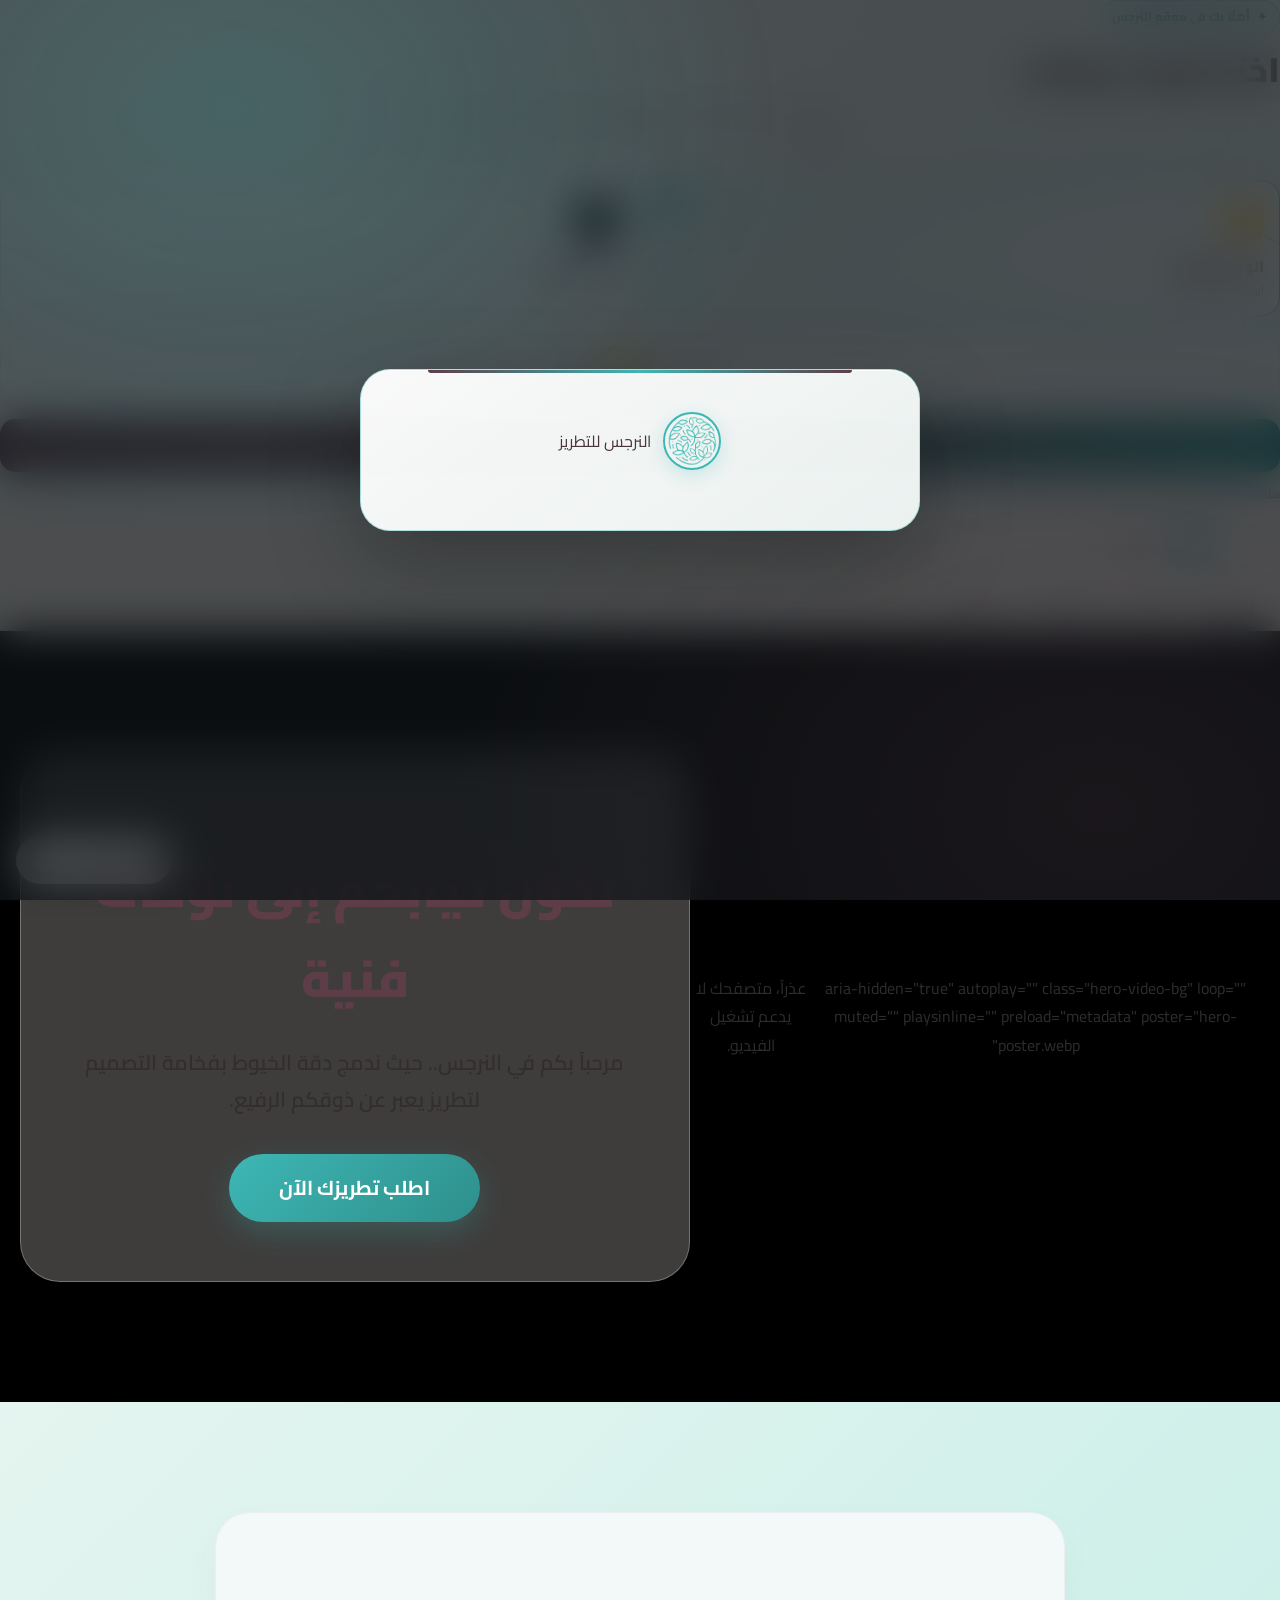
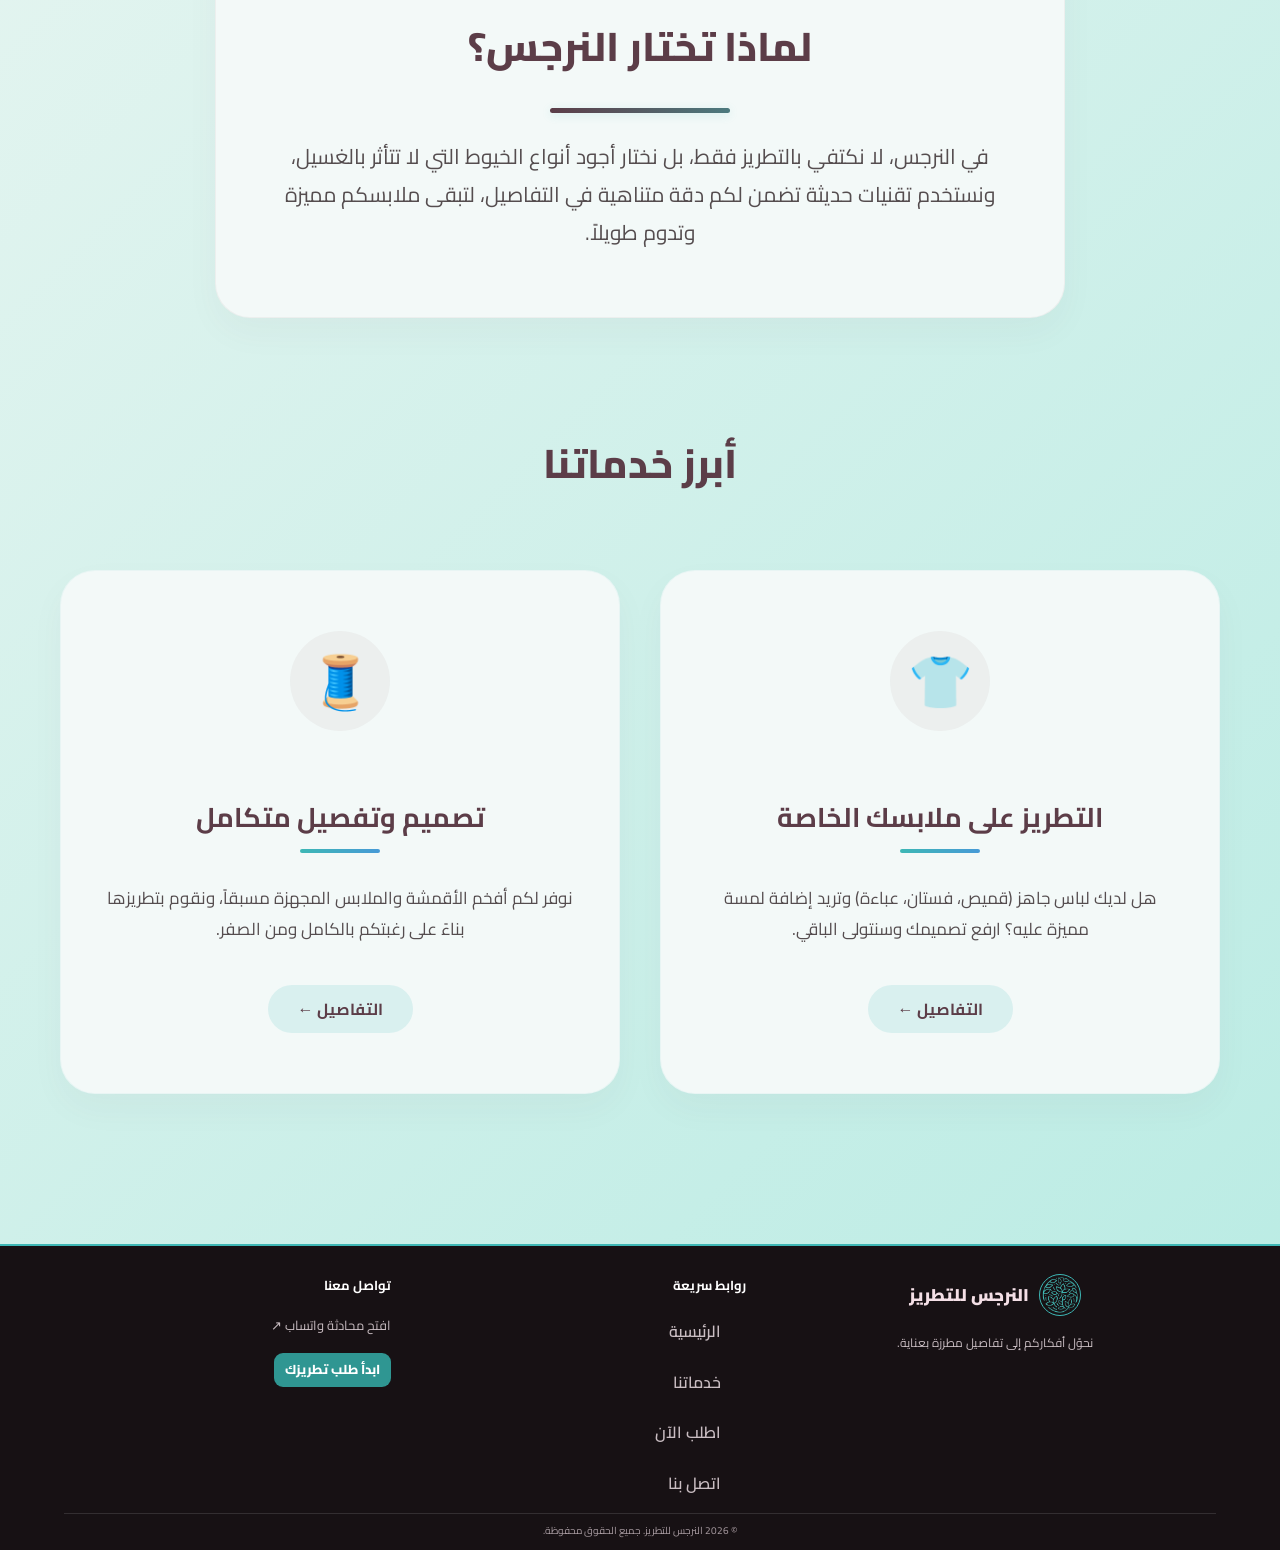
==== commit 1c8c9ad5: "Add files via upload" ====
--- a/index.html
+++ b/index.html
@@ -922,6 +922,60 @@
 @media(prefers-reduced-motion:reduce){.narjis-back-top{transition:none!important}.narjis-scroll-progress{transition:none!important}}
 @media print{.narjis-scroll-progress,.narjis-back-top,.theme-control,.theme-welcome,.thread-motion,.bg-threads-3d,.skip-to-content,header,footer{display:none!important}}
 </style>
+
+<!-- Alnarjis premium metadata -->
+<link rel="manifest" href="./manifest.webmanifest">
+<link rel="apple-touch-icon" href="./assets/alnarjis-192.png">
+<meta name="theme-color" content="#5c3d48">
+<meta name="apple-mobile-web-app-capable" content="yes">
+<meta name="apple-mobile-web-app-title" content="النرجس للتطريز">
+<meta name="description" content="النرجس للتطريز في عُمان: تطريز الملابس والتصميم المتقن. تعرّف على الخدمات وابدأ طلبك بخطوات واضحة.">
+<link rel="canonical" href="https://il0q.github.io/alnarjis-embroidery/index.html">
+<meta property="og:site_name" content="النرجس للتطريز">
+<meta property="og:locale" content="ar_OM">
+<meta property="og:type" content="website">
+<meta property="og:title" content="النرجس للتطريز | الفخامة والإتقان">
+<meta property="og:description" content="النرجس للتطريز في عُمان: تطريز الملابس والتصميم المتقن. تعرّف على الخدمات وابدأ طلبك بخطوات واضحة.">
+<meta property="og:url" content="https://il0q.github.io/alnarjis-embroidery/index.html">
+<meta property="og:image" content="https://il0q.github.io/alnarjis-embroidery/lo.png">
+<meta name="twitter:card" content="summary">
+<meta name="twitter:title" content="النرجس للتطريز | الفخامة والإتقان">
+<meta name="twitter:description" content="النرجس للتطريز في عُمان: تطريز الملابس والتصميم المتقن. تعرّف على الخدمات وابدأ طلبك بخطوات واضحة.">
+
+<style id="alnarjis-premium-ui">
+:root{--narjis-motion: cubic-bezier(.22,.75,.22,1)}
+html{scroll-padding-top:100px;text-size-adjust:100%;-webkit-text-size-adjust:100%}
+body{overflow-x:clip}
+:where(a,button,input,select,textarea,[tabindex]):focus-visible{outline:3px solid #3db7b5!important;outline-offset:3px!important}
+button,a{-webkit-tap-highlight-color:transparent;touch-action:manipulation}
+img{max-width:100%;height:auto}
+.narjis-scroll-progress{position:fixed;z-index:110000;top:0;left:0;right:auto;height:3px;width:100%;transform:scaleX(0);transform-origin:right center;background:linear-gradient(90deg,#5c3d48,#3db7b5);pointer-events:none;will-change:transform}
+.narjis-back-top{position:fixed!important;right:16px!important;bottom:calc(16px + env(safe-area-inset-bottom))!important;z-index:10050!important;width:46px!important;height:46px!important;border-radius:50%!important;display:grid!important;place-items:center!important;background:#5c3d48!important;color:#fff!important;border:1px solid rgba(61,183,181,.65)!important;box-shadow:0 8px 22px rgba(0,0,0,.2)!important;opacity:0;visibility:hidden;pointer-events:none;transform:translateY(7px);transition:opacity .2s ease,transform .2s ease,visibility .2s ease!important;cursor:pointer}
+.narjis-back-top.is-visible{opacity:1;visibility:visible;pointer-events:auto;transform:translateY(0)}
+html[data-theme="dark"] .narjis-back-top{background:#203638!important;color:#e9ffff!important;border-color:#59d2cb!important}
+.narjis-offline-banner{position:fixed;z-index:120000;top:10px;left:50%;transform:translateX(-50%);width:min(calc(100% - 24px),620px);padding:12px 16px;border:1px solid #d8ab5f;border-radius:14px;background:#fff8e9;color:#4d3921;box-shadow:0 12px 34px #0002;font:700 13px/1.7 Cairo,"Segoe UI",sans-serif;text-align:center}
+html[data-theme="dark"] .narjis-offline-banner{background:#2b2921;color:#fff1d4;border-color:#9f834e}
+.narjis-install-app{position:fixed;z-index:10040;left:16px;bottom:calc(78px + env(safe-area-inset-bottom));max-width:calc(100vw - 32px);min-height:44px;padding:10px 16px;border-radius:999px;border:1px solid #3db7b5;background:linear-gradient(100deg,#5c3d48,#2d9994);color:#fff;box-shadow:0 9px 28px #0003;font:800 13px/1.5 Cairo,"Segoe UI",sans-serif;cursor:pointer;transition:transform .2s ease,box-shadow .2s ease}
+.narjis-install-app:hover{transform:translateY(-2px);box-shadow:0 13px 30px #0004}
+.narjis-install-app[hidden]{display:none!important}
+.order-draft-banner{display:flex;gap:12px;align-items:center;justify-content:space-between;flex-wrap:wrap;margin:0 auto 18px;padding:14px 16px;border:1px solid rgba(61,183,181,.48);border-radius:16px;background:rgba(61,183,181,.09);color:inherit;font-size:13px;line-height:1.8}
+.order-draft-banner[hidden]{display:none!important}
+.order-draft-banner button{border:1px solid #5c3d48;border-radius:10px;padding:8px 12px;background:#5c3d48;color:#fff;font:700 12px Cairo,"Segoe UI",sans-serif;min-height:38px;cursor:pointer}
+html[data-theme="dark"] .order-draft-banner{background:#172a2b;border-color:#3b7776;color:#e9f3f3}
+html[data-theme="dark"] .order-draft-banner button{background:#244d4f;border-color:#55d2cb}
+.order-draft-privacy{max-width:920px;margin:-4px auto 15px;color:#6b6267;font-size:12px;line-height:1.8;text-align:center}
+html[data-theme="dark"] .order-draft-privacy{color:#b6c1c3}
+.order-reference-card{display:flex;align-items:center;justify-content:space-between;gap:12px;flex-wrap:wrap;margin:10px 0 14px;padding:13px 16px;border:1px solid rgba(61,183,181,.42);border-radius:14px;background:rgba(61,183,181,.08);color:inherit}
+.order-reference-card span{font-size:12px;opacity:.82}
+.order-reference-card strong{direction:ltr;unicode-bidi:isolate;letter-spacing:.07em;font:900 16px/1.5 ui-monospace,Consolas,monospace;color:#287f7c}
+html[data-theme="dark"] .order-reference-card strong{color:#6adbd4}
+.narjis-ref-copy{border:1px solid currentColor;border-radius:9px;padding:7px 10px;background:transparent;color:inherit;font:700 12px Cairo,"Segoe UI",sans-serif;cursor:pointer}
+.narjis-ref-result{flex-basis:100%;font-size:12px;color:#287f7c}
+html[data-theme="dark"] .narjis-ref-result{color:#6adbd4}
+@media(max-width:600px){.narjis-back-top{right:12px!important;bottom:calc(12px + env(safe-area-inset-bottom))!important;width:44px!important;height:44px!important}.narjis-install-app{left:12px;bottom:calc(68px + env(safe-area-inset-bottom));font-size:12px}.order-reference-card{align-items:flex-start;flex-direction:column}.order-reference-card button{align-self:flex-start}}
+@media(prefers-reduced-motion:reduce){.narjis-back-top,.narjis-install-app{transition:none!important}.narjis-install-app:hover{transform:none}}
+@media print{.narjis-scroll-progress,.narjis-back-top,.narjis-install-app,.narjis-offline-banner,.theme-control,.theme-welcome,header,footer{display:none!important}}
+</style>
 </head>
 <body class="theme-welcome-open">
 <a class="skip-to-content" href="#main-content">انتقل إلى المحتوى الرئيسي</a>
@@ -929,7 +983,7 @@
 <div aria-labelledby="theme-welcome-title" aria-modal="true" class="theme-welcome" id="theme-welcome" role="dialog">
 <section class="theme-welcome-card" id="theme-welcome-card" style="display:block;visibility:visible;opacity:1;position:relative;z-index:1;">
 <div class="theme-welcome-brand">
-<img alt="شعار النرجس للتطريز" class="theme-welcome-logo" decoding="async" onerror="this.style.display='none'" src="lo.png"/>
+<img alt="شعار النرجس للتطريز" class="theme-welcome-logo" decoding="async" onerror="this.style.display='none'" src="lo.webp" fetchpriority="high"
 <div class="theme-welcome-brand-name">النرجس للتطريز</div>
 </div>
 <div class="theme-welcome-eyebrow"><span aria-hidden="true">✦</span> أهلًا بك في موقع النرجس</div>
@@ -969,7 +1023,7 @@
 <header>
 <div class="nav-container">
 <div class="logo-wrapper">
-<img alt="شعار النرجس" class="logo-img" decoding="async" src="lo.png"/>
+<img alt="شعار النرجس" class="logo-img" decoding="async" src="lo.webp" fetchpriority="high"
 <div class="logo-text"><span>النرجس</span></div>
 </div>
 <nav aria-label="التنقل الرئيسي">
@@ -981,7 +1035,7 @@
 </div>
 </header>
 <section class="hero" id="main-content" tabindex="-1">
-<video aria-hidden="true" autoplay="" class="hero-video-bg" loop="" muted="" playsinline="" preload="metadata">
+ aria-hidden="true" autoplay="" class="hero-video-bg" loop="" muted="" playsinline="" preload="metadata" poster="hero-poster.webp"
 <source src="er.mp4" type="video/mp4"/>
             عذراً، متصفحك لا يدعم تشغيل الفيديو.
         </video>
@@ -1016,7 +1070,7 @@
 <footer class="site-footer" id="site-footer">
 <div class="footer-brand">
 <a aria-label="العودة إلى الصفحة الرئيسية" class="footer-brand-link" href="index.html">
-<img alt="شعار النرجس للتطريز" decoding="async" height="42" loading="lazy" src="lo.png" width="42"/>
+<img alt="شعار النرجس للتطريز" decoding="async" height="42" src="lo.webp" width="42"/ fetchpriority="high"
 <strong>النرجس للتطريز</strong>
 </a>
 <p>نحوّل أفكاركم إلى تفاصيل مطرزة بعناية.</p>
@@ -1035,71 +1089,6 @@
 </div>
 <div class="footer-bottom">© 2026 النرجس للتطريز. جميع الحقوق محفوظة.</div>
 </footer>
-<script id="alnarjis-smooth-motion-script">
-(() => {
-  'use strict';
-  const reduced = window.matchMedia && window.matchMedia('(prefers-reduced-motion: reduce)').matches;
-  const progress = document.createElement('div');
-  progress.id = 'narjis-scroll-progress';
-  progress.setAttribute('aria-hidden', 'true');
-  if (document.body) document.body.appendChild(progress);
-
-  let queued = false;
-  const updateProgress = () => {
-    queued = false;
-    const doc = document.documentElement;
-    const max = Math.max(1, doc.scrollHeight - window.innerHeight);
-    const pct = Math.min(100, Math.max(0, (window.scrollY / max) * 100));
-    progress.style.width = pct.toFixed(2) + '%';
-  };
-  const requestProgress = () => {
-    if (!queued) { queued = true; window.requestAnimationFrame(updateProgress); }
-  };
-  window.addEventListener('scroll', requestProgress, { passive: true });
-  window.addEventListener('resize', requestProgress, { passive: true });
-  updateProgress();
-
-  if (!reduced && 'IntersectionObserver' in window && document.body) {
-    const selectors = [
-      '.hero-content', '.about-brief', '.services-preview', '.service-card',
-      '.page-header', '.detailed-service-card', '.about-section', '.contact-card',
-      '.thank-you-card', '.intro', '.review-card', '.cost-card'
-    ];
-    const nodes = [...new Set(selectors.flatMap(sel => Array.from(document.querySelectorAll(sel))))];
-    if (nodes.length) {
-      document.body.classList.add('motion-enhanced');
-      const observer = new IntersectionObserver((entries, obs) => {
-        entries.forEach(entry => {
-          if (entry.isIntersecting) {
-            entry.target.classList.add('is-visible');
-            obs.unobserve(entry.target);
-          }
-        });
-      }, { threshold: 0.08, rootMargin: '0px 0px -28px 0px' });
-      nodes.forEach((node, i) => {
-        node.classList.add('motion-reveal');
-        node.style.setProperty('--reveal-delay', (i % 4) * 55 + 'ms');
-        observer.observe(node);
-      });
-    }
-  }
-
-  // Smoothly scroll only for same-page anchors; ordinary links/navigation remain untouched.
-  document.addEventListener('click', event => {
-    const link = event.target.closest && event.target.closest('a[href^="#"]');
-    if (!link || reduced) return;
-    const id = link.getAttribute('href');
-    if (!id || id === '#') return;
-    let target;
-    try { target = document.querySelector(id); } catch (_) { return; }
-    if (target) {
-      event.preventDefault();
-      target.scrollIntoView({ behavior: 'smooth', block: 'start' });
-      if (history.replaceState) history.replaceState(null, '', id);
-    }
-  });
-})();
-</script>
 <script id="alnarjis-theme-behavior">
 (function(){
  var root=document.documentElement, toggle=document.getElementById('theme-toggle'), label=document.getElementById('theme-label');
@@ -1135,12 +1124,30 @@
   'use strict';
   var root=document.documentElement;
   var overlay=document.getElementById('theme-welcome');
-  if(!overlay)return;
-  if(root.getAttribute('data-welcome-seen')==='true'){overlay.remove();return;}
+  /* إصلاح قفل التمرير: قد تكون شاشة الترحيب قد أُغلقت في جلسة سابقة.
+     في هذه الحالة يجب إزالة قفل الصفحة أيضًا، لا إزالة الطبقة وحدها. */
+  function releaseScrollLock(){
+    if(document.body) document.body.classList.remove('theme-welcome-open');
+    root.classList.remove('theme-welcome-lock');
+  }
+  if(!overlay){releaseScrollLock();return;}
+  if(root.getAttribute('data-welcome-seen')==='true'){
+    overlay.remove();
+    releaseScrollLock();
+    return;
+  }
   var card=document.getElementById('theme-welcome-card');
   var switcher=document.getElementById('welcome-switch');
   var continueBtn=document.getElementById('theme-welcome-continue');
-  if(!card||!switcher||!continueBtn)return;
+  if(!card||!switcher||!continueBtn){
+    overlay.remove();
+    releaseScrollLock();
+    return;
+  }
+  /* استعادة آمنة بعد الرجوع من ذاكرة المتصفح، طالما شاشة الاختيار ليست معروضة. */
+  window.addEventListener('pageshow',function(){
+    if(root.getAttribute('data-welcome-seen')==='true'||!document.getElementById('theme-welcome')) releaseScrollLock();
+  });
   var options=Array.prototype.slice.call(overlay.querySelectorAll('[data-welcome-theme]'));
   var selected=root.getAttribute('data-theme')==='dark'?'dark':'light';
   function setTheme(theme,animate){
@@ -1164,8 +1171,7 @@
     window.setTimeout(function(){
       overlay.remove();
       root.setAttribute('data-welcome-seen','true');
-      document.body.classList.remove('theme-welcome-open');
-      root.classList.remove('theme-welcome-lock');
+      releaseScrollLock();
     },430);
   });
   overlay.classList.remove('is-closing');
@@ -1180,51 +1186,74 @@
   setTheme(selected,false);
 })();
 </script>
-<script id="narjis-usability-script-v3">
+<script id="narjis-current-page-nav">
 (function(){
   'use strict';
-  var reduced=window.matchMedia&&window.matchMedia('(prefers-reduced-motion: reduce)').matches;
-  var topButton=document.createElement('button');
-  topButton.type='button';topButton.className='narjis-back-top';topButton.setAttribute('aria-label','العودة إلى أعلى الصفحة');topButton.title='العودة إلى أعلى الصفحة';topButton.innerHTML='<span aria-hidden="true">↑</span>';
-  document.body.appendChild(topButton);
-  var queued=false;
-  function refresh(){queued=false;topButton.classList.toggle('is-visible',window.scrollY>420);topButton.tabIndex=window.scrollY>420?0:-1;}
-  window.addEventListener('scroll',function(){if(!queued){queued=true;requestAnimationFrame(refresh)}},{passive:true});
-  window.addEventListener('resize',refresh,{passive:true});refresh();
-  topButton.addEventListener('click',function(){window.scrollTo({top:0,behavior:reduced?'auto':'smooth'});});
-  // منع تشغيل فيديو الحركة تلقائيًا عند تفضيل تقليل الحركة أو استخدام وضع تقليل البيانات.
-  var vid=document.querySelector('.hero-video-bg');
-  if(vid){
-    var connection=navigator.connection||navigator.mozConnection||navigator.webkitConnection;
-    if(reduced||(connection&&connection.saveData)){vid.pause();vid.removeAttribute('autoplay');vid.preload='none';vid.style.display='none';document.body.classList.add('hero-motion-paused');}
-  }
-  // اجعل اختيار المظهر قابلاً للاستخدام من لوحة المفاتيح، مع الحفاظ على مفاتيح الصفحة الحالية.
-  document.querySelectorAll('a[href^="#"]').forEach(function(link){
-    link.addEventListener('click',function(){var id=link.getAttribute('href');if(!id||id==='#')return;var target=document.querySelector(id);if(target){target.setAttribute('tabindex','-1');setTimeout(function(){try{target.focus({preventScroll:true})}catch(e){}},reduced?0:250)}})
+  var path=(window.location.pathname.split('/').pop()||'index.html').toLowerCase();
+  if(!path)path='index.html';
+  document.querySelectorAll('.nav-container nav a[href], header nav a[href]').forEach(function(link){
+    var raw=(link.getAttribute('href')||'').split('#')[0].split('?')[0].toLowerCase();
+    var target=raw.split('/').pop()||'index.html';
+    if(target===path){
+      link.classList.add('active');
+      link.setAttribute('aria-current','page');
+    }else{
+      link.classList.remove('active');
+      link.removeAttribute('aria-current');
+    }
   });
 })();
 </script>
-<script id="narjis-enhancements-script-v5">
+<script id="alnarjis-premium-runtime">
 (function(){
   'use strict';
-  if(document.querySelector('.narjis-scroll-progress')) return;
-  var reduced=window.matchMedia&&window.matchMedia('(prefers-reduced-motion: reduce)').matches;
-  var bar=document.createElement('div');bar.className='narjis-scroll-progress';bar.setAttribute('aria-hidden','true');
-  var top=document.createElement('button');top.type='button';top.className='narjis-back-top';top.setAttribute('aria-label','العودة إلى أعلى الصفحة');top.setAttribute('title','العودة إلى أعلى الصفحة');top.setAttribute('aria-hidden','true');top.tabIndex=-1;top.innerHTML='<span aria-hidden="true">↑</span>';
-  document.body.appendChild(bar);document.body.appendChild(top);
+  var doc=document, root=doc.documentElement, body=doc.body;
+  if(!body)return;
+  var reduced=!!(window.matchMedia&&window.matchMedia('(prefers-reduced-motion: reduce)').matches);
+  var bar=doc.getElementById('narjis-scroll-progress');
+  if(!bar){bar=doc.createElement('div');bar.id='narjis-scroll-progress';bar.className='narjis-scroll-progress';bar.setAttribute('aria-hidden','true');body.appendChild(bar)}
+  bar.style.width='100%';
+  var top=doc.querySelector('.narjis-back-top');
+  if(!top){top=doc.createElement('button');top.type='button';top.className='narjis-back-top';top.setAttribute('aria-label','العودة إلى أعلى الصفحة');top.title='العودة إلى أعلى الصفحة';top.innerHTML='<span aria-hidden="true">↑</span>';body.appendChild(top)}
+  top.setAttribute('aria-hidden','true');top.tabIndex=-1;
   var queued=false;
-  function update(){
+  function updateScroll(){
     queued=false;
-    var doc=document.documentElement, range=doc.scrollHeight-window.innerHeight;
-    var ratio=range>0?Math.max(0,Math.min(1,window.scrollY/range)):0;
-    bar.style.transform='scaleX('+ratio+')';
-    var show=window.scrollY>360;
+    var max=Math.max(0,doc.documentElement.scrollHeight-window.innerHeight);
+    var ratio=max?Math.max(0,Math.min(1,window.scrollY/max)):0;
+    bar.style.transform='scaleX('+ratio.toFixed(4)+')';
+    var show=window.scrollY>380;
     top.classList.toggle('is-visible',show);top.setAttribute('aria-hidden',show?'false':'true');top.tabIndex=show?0:-1;
   }
-  function schedule(){if(queued)return;queued=true;window.requestAnimationFrame(update)}
-  window.addEventListener('scroll',schedule,{passive:true});window.addEventListener('resize',schedule,{passive:true});window.addEventListener('pageshow',schedule);
-  top.addEventListener('click',function(){window.scrollTo({top:0,behavior:reduced?'auto':'smooth'});});
-  update();
+  function scheduleScroll(){if(!queued){queued=true;window.requestAnimationFrame(updateScroll)}}
+  window.addEventListener('scroll',scheduleScroll,{passive:true});window.addEventListener('resize',scheduleScroll,{passive:true});window.addEventListener('pageshow',scheduleScroll);updateScroll();
+  top.addEventListener('click',function(){window.scrollTo({top:0,behavior:reduced?'auto':'smooth'})});
+  // Recover scroll lock only when no active welcome screen remains.
+  function unlockWelcomeScroll(){var overlay=doc.getElementById('theme-welcome');if(!overlay||root.getAttribute('data-welcome-seen')==='true'){body.classList.remove('theme-welcome-open');root.classList.remove('theme-welcome-lock')}}
+  if(doc.readyState==='loading')doc.addEventListener('DOMContentLoaded',unlockWelcomeScroll,{once:true});else unlockWelcomeScroll();
+  window.addEventListener('pageshow',unlockWelcomeScroll);
+  // Leave normal link navigation and browser anchor handling intact; only move keyboard focus after a same-page jump.
+  doc.addEventListener('click',function(event){var a=event.target.closest&&event.target.closest('a[href^="#"]');if(!a)return;var hash=a.getAttribute('href');if(!hash||hash==='#')return;var target;try{target=doc.querySelector(hash)}catch(_){return}if(!target)return;window.setTimeout(function(){if(!target.hasAttribute('tabindex')&&target.matches('main,section,article,[id]'))target.setAttribute('tabindex','-1');try{target.focus({preventScroll:true})}catch(_){}},reduced?0:100)});
+  // Disable autoplaying background video on reduced-motion/data-saver devices and delay loading otherwise.
+  var video=doc.querySelector('video.hero-video-bg');
+  if(video){var conn=navigator.connection||navigator.mozConnection||navigator.webkitConnection;var saveData=!!(conn&&conn.saveData)||!!(conn&&/^(slow-2g|2g)$/.test(conn.effectiveType||''));if(reduced||saveData){try{video.pause()}catch(_){}video.removeAttribute('autoplay');video.preload='none';video.style.display='none';body.classList.add('hero-motion-paused')}else{video.preload='metadata';}}
+  // Offline feedback is informational; it never blocks browsing or form interactions.
+  var offline=null;
+  function showOffline(){if(offline)return;offline=doc.createElement('div');offline.className='narjis-offline-banner';offline.setAttribute('role','status');offline.setAttribute('aria-live','polite');offline.textContent='أنت غير متصل بالإنترنت. يمكنك تصفح الصفحات المحفوظة، لكن إرسال الطلب وواتساب يحتاجان إلى اتصال.';body.appendChild(offline)}
+  function hideOffline(){if(offline){offline.remove();offline=null}}
+  window.addEventListener('offline',showOffline);window.addEventListener('online',hideOffline);if(navigator.onLine===false)showOffline();
+  // PWA installation button appears only when the browser confirms it can prompt for installation.
+  var installPrompt=null, install=doc.createElement('button');install.type='button';install.className='narjis-install-app';install.hidden=true;install.textContent='تثبيت موقع النرجس';install.setAttribute('aria-label','تثبيت موقع النرجس على الجهاز');body.appendChild(install);
+  window.addEventListener('beforeinstallprompt',function(event){event.preventDefault();installPrompt=event;install.hidden=false});
+  install.addEventListener('click',async function(){if(!installPrompt)return;install.disabled=true;try{await installPrompt.prompt();await installPrompt.userChoice}catch(_){}installPrompt=null;install.hidden=true;install.disabled=false});
+  window.addEventListener('appinstalled',function(){install.hidden=true;installPrompt=null});
+  // Theme changes should also update the browser chrome color.
+  var themeMeta=doc.querySelector('meta[name="theme-color"]');
+  if(themeMeta&&window.MutationObserver){new MutationObserver(function(){themeMeta.setAttribute('content',root.getAttribute('data-theme')==='dark'?'#101518':'#5c3d48')}).observe(root,{attributes:true,attributeFilter:['data-theme']})}
+  // Register the install/offline shell only on secure hosts such as GitHub Pages.
+  if('serviceWorker' in navigator && (location.protocol==='https:'||location.hostname==='localhost')){
+    window.addEventListener('load',function(){navigator.serviceWorker.register('./sw.js',{scope:'./'}).catch(function(){/* site still works online if offline support is unavailable */})},{once:true});
+  }
 })();
 </script>
 </body>
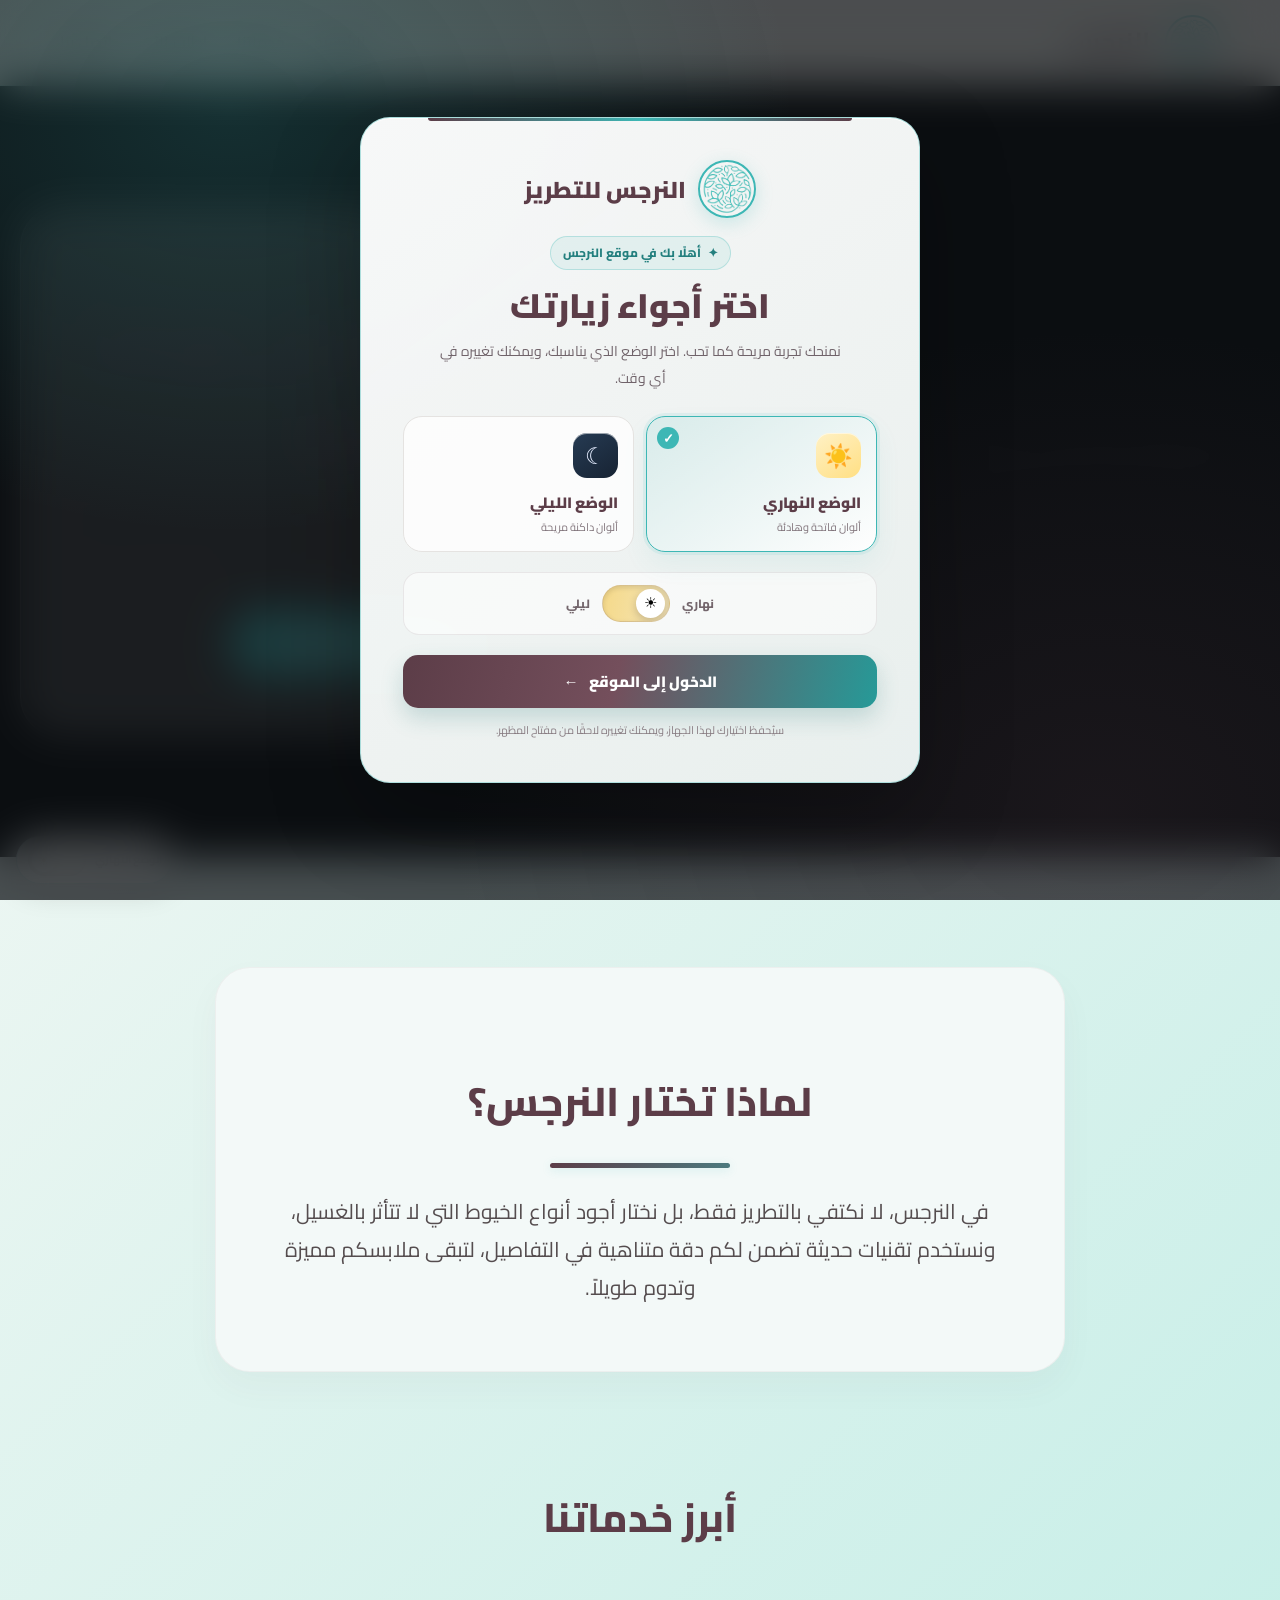
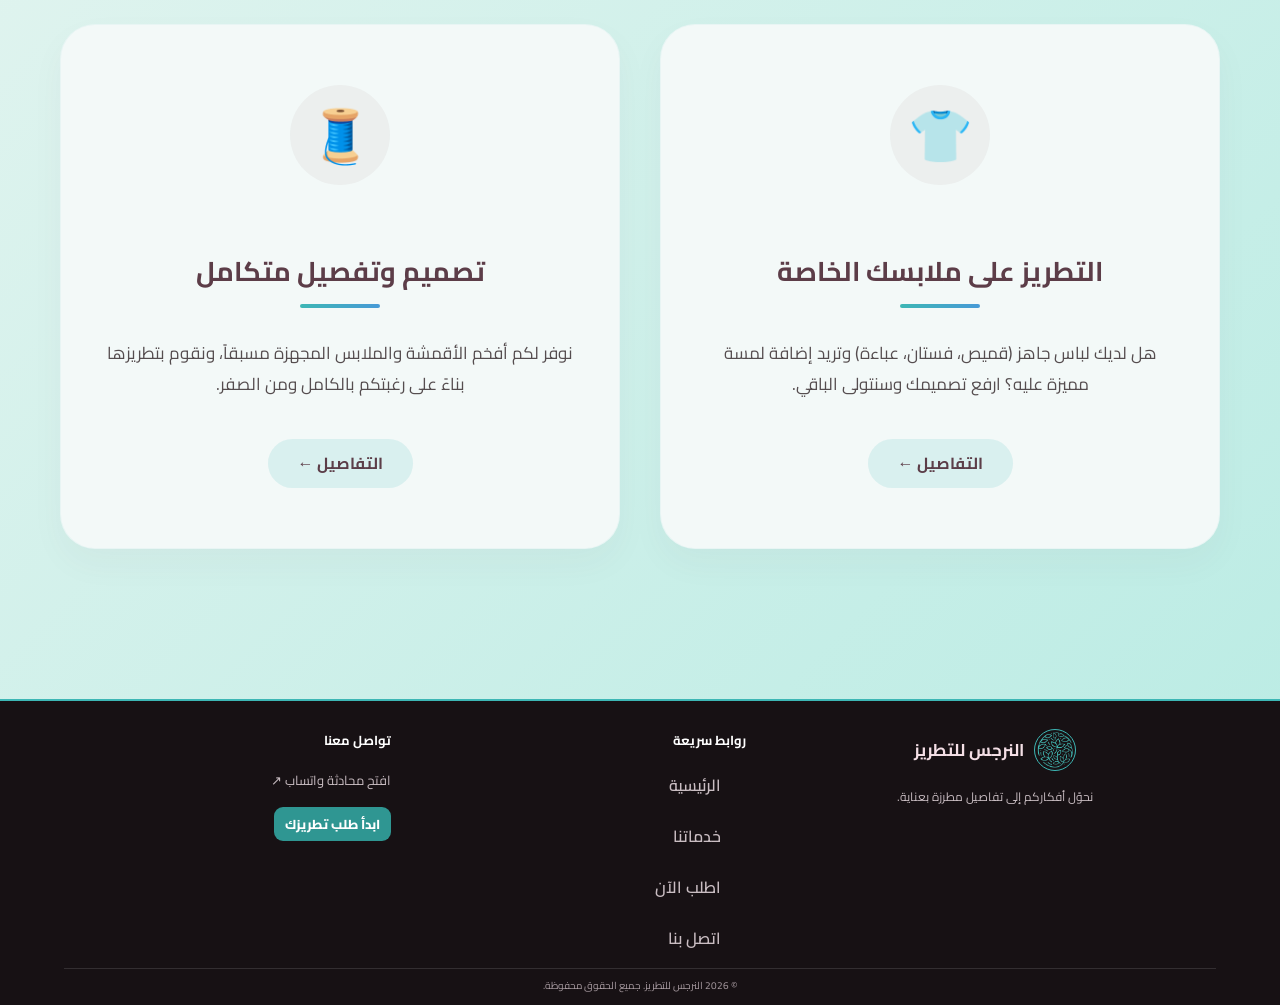
==== commit 68e95633: "Add files via upload" ====
--- a/index.html
+++ b/index.html
@@ -983,7 +983,7 @@
 <div aria-labelledby="theme-welcome-title" aria-modal="true" class="theme-welcome" id="theme-welcome" role="dialog">
 <section class="theme-welcome-card" id="theme-welcome-card" style="display:block;visibility:visible;opacity:1;position:relative;z-index:1;">
 <div class="theme-welcome-brand">
-<img alt="شعار النرجس للتطريز" class="theme-welcome-logo" decoding="async" onerror="this.style.display='none'" src="lo.webp" fetchpriority="high"
+<img alt="شعار النرجس للتطريز" class="theme-welcome-logo" decoding="async" onerror="this.style.display='none'" src="lo.webp" fetchpriority="high">
 <div class="theme-welcome-brand-name">النرجس للتطريز</div>
 </div>
 <div class="theme-welcome-eyebrow"><span aria-hidden="true">✦</span> أهلًا بك في موقع النرجس</div>
@@ -1023,7 +1023,7 @@
 <header>
 <div class="nav-container">
 <div class="logo-wrapper">
-<img alt="شعار النرجس" class="logo-img" decoding="async" src="lo.webp" fetchpriority="high"
+<img alt="شعار النرجس" class="logo-img" decoding="async" src="lo.webp" fetchpriority="high">
 <div class="logo-text"><span>النرجس</span></div>
 </div>
 <nav aria-label="التنقل الرئيسي">
@@ -1070,7 +1070,7 @@
 <footer class="site-footer" id="site-footer">
 <div class="footer-brand">
 <a aria-label="العودة إلى الصفحة الرئيسية" class="footer-brand-link" href="index.html">
-<img alt="شعار النرجس للتطريز" decoding="async" height="42" src="lo.webp" width="42"/ fetchpriority="high"
+<img alt="شعار النرجس للتطريز" decoding="async" height="42" src="lo.webp" width="42" loading="lazy" fetchpriority="low">
 <strong>النرجس للتطريز</strong>
 </a>
 <p>نحوّل أفكاركم إلى تفاصيل مطرزة بعناية.</p>
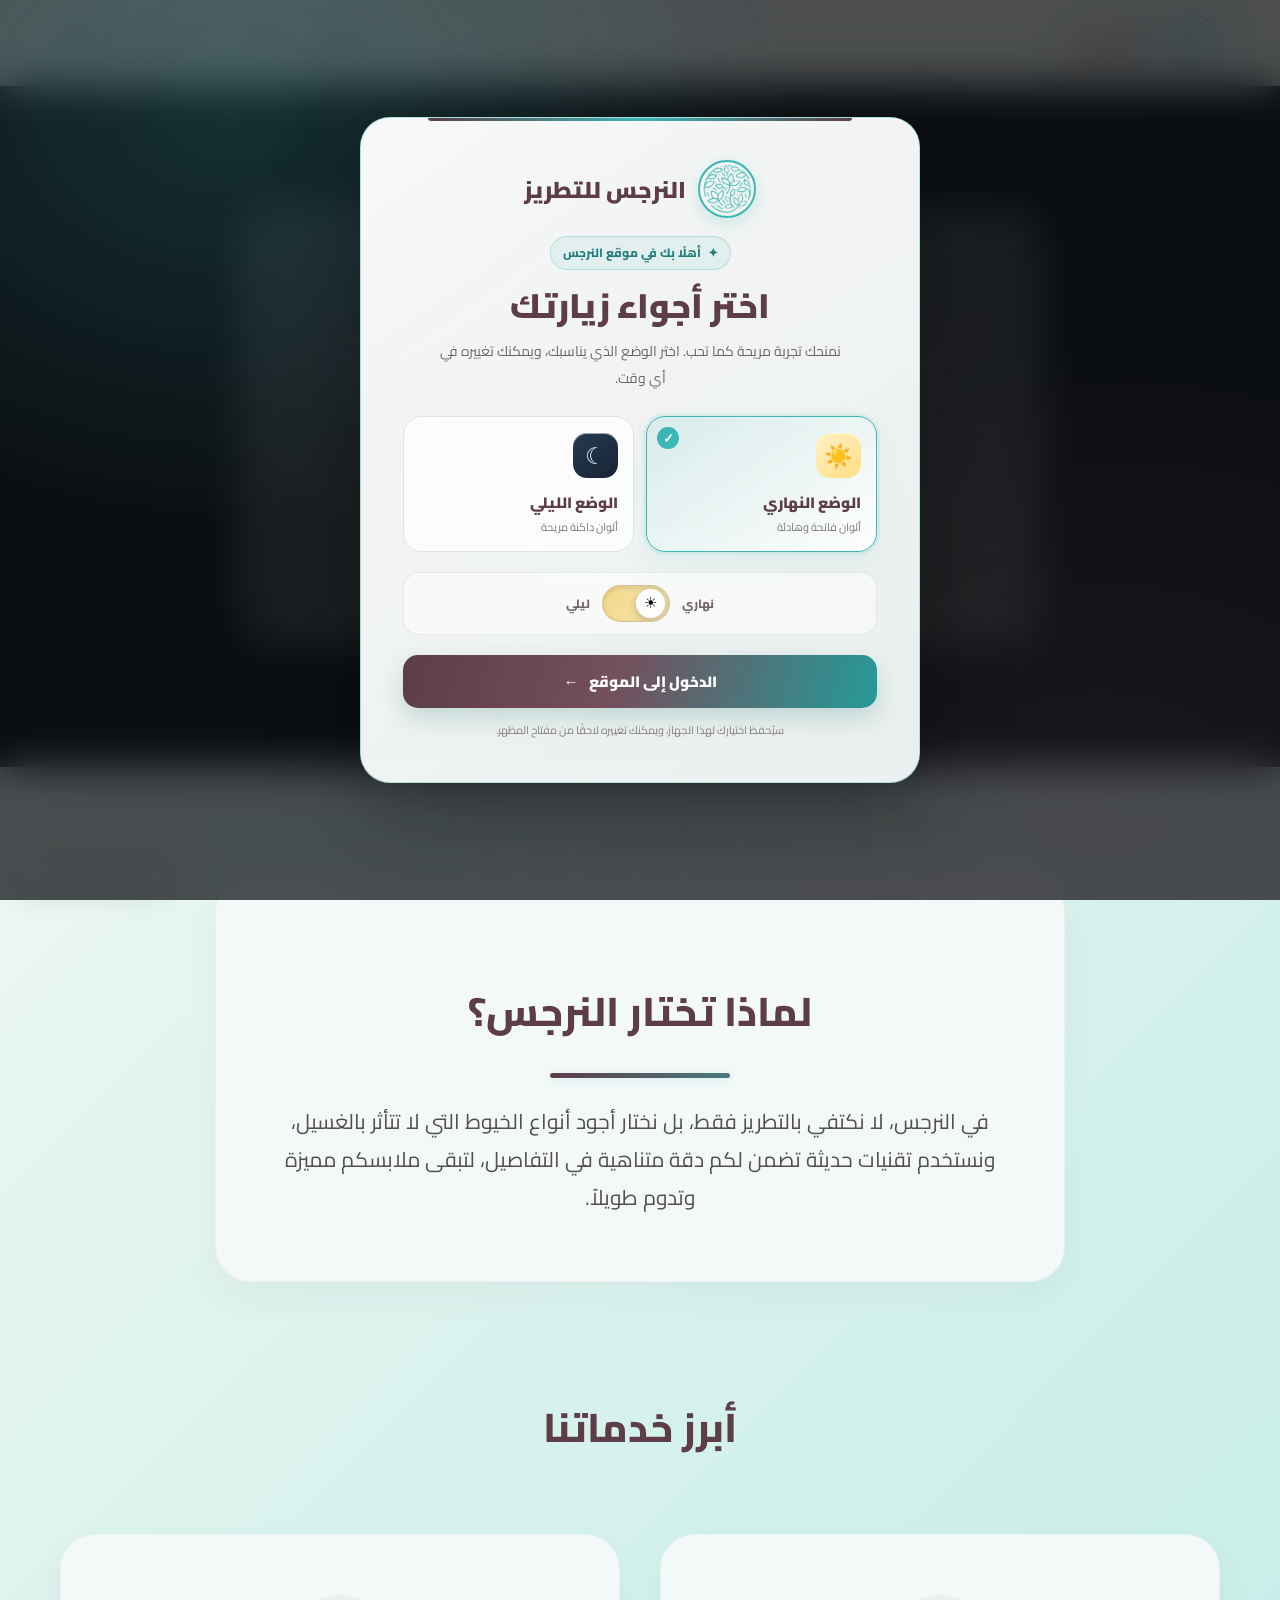
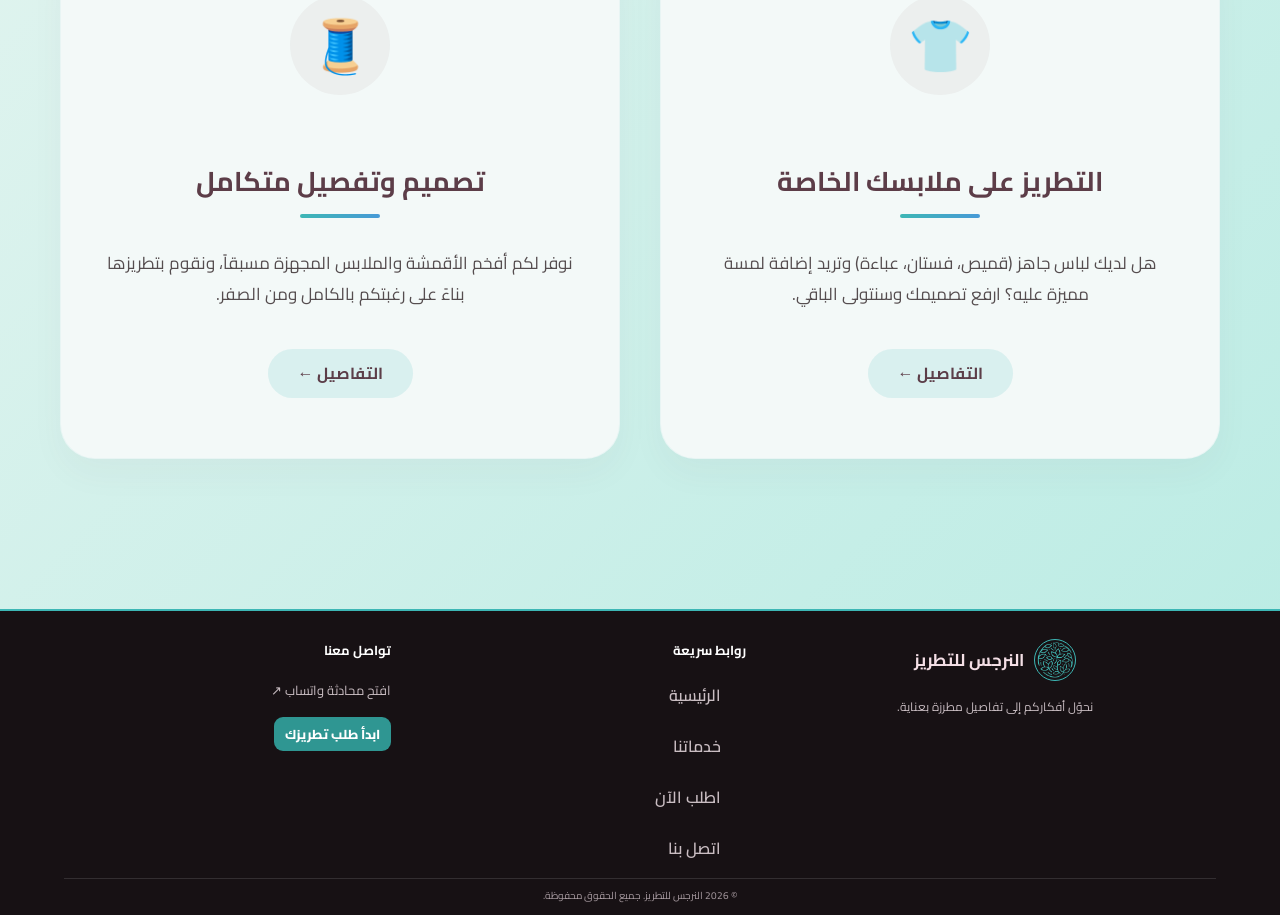
==== commit 8147c32e: "Add files via upload" ====
--- a/index.html
+++ b/index.html
@@ -922,60 +922,6 @@
 @media(prefers-reduced-motion:reduce){.narjis-back-top{transition:none!important}.narjis-scroll-progress{transition:none!important}}
 @media print{.narjis-scroll-progress,.narjis-back-top,.theme-control,.theme-welcome,.thread-motion,.bg-threads-3d,.skip-to-content,header,footer{display:none!important}}
 </style>
-
-<!-- Alnarjis premium metadata -->
-<link rel="manifest" href="./manifest.webmanifest">
-<link rel="apple-touch-icon" href="./assets/alnarjis-192.png">
-<meta name="theme-color" content="#5c3d48">
-<meta name="apple-mobile-web-app-capable" content="yes">
-<meta name="apple-mobile-web-app-title" content="النرجس للتطريز">
-<meta name="description" content="النرجس للتطريز في عُمان: تطريز الملابس والتصميم المتقن. تعرّف على الخدمات وابدأ طلبك بخطوات واضحة.">
-<link rel="canonical" href="https://il0q.github.io/alnarjis-embroidery/index.html">
-<meta property="og:site_name" content="النرجس للتطريز">
-<meta property="og:locale" content="ar_OM">
-<meta property="og:type" content="website">
-<meta property="og:title" content="النرجس للتطريز | الفخامة والإتقان">
-<meta property="og:description" content="النرجس للتطريز في عُمان: تطريز الملابس والتصميم المتقن. تعرّف على الخدمات وابدأ طلبك بخطوات واضحة.">
-<meta property="og:url" content="https://il0q.github.io/alnarjis-embroidery/index.html">
-<meta property="og:image" content="https://il0q.github.io/alnarjis-embroidery/lo.png">
-<meta name="twitter:card" content="summary">
-<meta name="twitter:title" content="النرجس للتطريز | الفخامة والإتقان">
-<meta name="twitter:description" content="النرجس للتطريز في عُمان: تطريز الملابس والتصميم المتقن. تعرّف على الخدمات وابدأ طلبك بخطوات واضحة.">
-
-<style id="alnarjis-premium-ui">
-:root{--narjis-motion: cubic-bezier(.22,.75,.22,1)}
-html{scroll-padding-top:100px;text-size-adjust:100%;-webkit-text-size-adjust:100%}
-body{overflow-x:clip}
-:where(a,button,input,select,textarea,[tabindex]):focus-visible{outline:3px solid #3db7b5!important;outline-offset:3px!important}
-button,a{-webkit-tap-highlight-color:transparent;touch-action:manipulation}
-img{max-width:100%;height:auto}
-.narjis-scroll-progress{position:fixed;z-index:110000;top:0;left:0;right:auto;height:3px;width:100%;transform:scaleX(0);transform-origin:right center;background:linear-gradient(90deg,#5c3d48,#3db7b5);pointer-events:none;will-change:transform}
-.narjis-back-top{position:fixed!important;right:16px!important;bottom:calc(16px + env(safe-area-inset-bottom))!important;z-index:10050!important;width:46px!important;height:46px!important;border-radius:50%!important;display:grid!important;place-items:center!important;background:#5c3d48!important;color:#fff!important;border:1px solid rgba(61,183,181,.65)!important;box-shadow:0 8px 22px rgba(0,0,0,.2)!important;opacity:0;visibility:hidden;pointer-events:none;transform:translateY(7px);transition:opacity .2s ease,transform .2s ease,visibility .2s ease!important;cursor:pointer}
-.narjis-back-top.is-visible{opacity:1;visibility:visible;pointer-events:auto;transform:translateY(0)}
-html[data-theme="dark"] .narjis-back-top{background:#203638!important;color:#e9ffff!important;border-color:#59d2cb!important}
-.narjis-offline-banner{position:fixed;z-index:120000;top:10px;left:50%;transform:translateX(-50%);width:min(calc(100% - 24px),620px);padding:12px 16px;border:1px solid #d8ab5f;border-radius:14px;background:#fff8e9;color:#4d3921;box-shadow:0 12px 34px #0002;font:700 13px/1.7 Cairo,"Segoe UI",sans-serif;text-align:center}
-html[data-theme="dark"] .narjis-offline-banner{background:#2b2921;color:#fff1d4;border-color:#9f834e}
-.narjis-install-app{position:fixed;z-index:10040;left:16px;bottom:calc(78px + env(safe-area-inset-bottom));max-width:calc(100vw - 32px);min-height:44px;padding:10px 16px;border-radius:999px;border:1px solid #3db7b5;background:linear-gradient(100deg,#5c3d48,#2d9994);color:#fff;box-shadow:0 9px 28px #0003;font:800 13px/1.5 Cairo,"Segoe UI",sans-serif;cursor:pointer;transition:transform .2s ease,box-shadow .2s ease}
-.narjis-install-app:hover{transform:translateY(-2px);box-shadow:0 13px 30px #0004}
-.narjis-install-app[hidden]{display:none!important}
-.order-draft-banner{display:flex;gap:12px;align-items:center;justify-content:space-between;flex-wrap:wrap;margin:0 auto 18px;padding:14px 16px;border:1px solid rgba(61,183,181,.48);border-radius:16px;background:rgba(61,183,181,.09);color:inherit;font-size:13px;line-height:1.8}
-.order-draft-banner[hidden]{display:none!important}
-.order-draft-banner button{border:1px solid #5c3d48;border-radius:10px;padding:8px 12px;background:#5c3d48;color:#fff;font:700 12px Cairo,"Segoe UI",sans-serif;min-height:38px;cursor:pointer}
-html[data-theme="dark"] .order-draft-banner{background:#172a2b;border-color:#3b7776;color:#e9f3f3}
-html[data-theme="dark"] .order-draft-banner button{background:#244d4f;border-color:#55d2cb}
-.order-draft-privacy{max-width:920px;margin:-4px auto 15px;color:#6b6267;font-size:12px;line-height:1.8;text-align:center}
-html[data-theme="dark"] .order-draft-privacy{color:#b6c1c3}
-.order-reference-card{display:flex;align-items:center;justify-content:space-between;gap:12px;flex-wrap:wrap;margin:10px 0 14px;padding:13px 16px;border:1px solid rgba(61,183,181,.42);border-radius:14px;background:rgba(61,183,181,.08);color:inherit}
-.order-reference-card span{font-size:12px;opacity:.82}
-.order-reference-card strong{direction:ltr;unicode-bidi:isolate;letter-spacing:.07em;font:900 16px/1.5 ui-monospace,Consolas,monospace;color:#287f7c}
-html[data-theme="dark"] .order-reference-card strong{color:#6adbd4}
-.narjis-ref-copy{border:1px solid currentColor;border-radius:9px;padding:7px 10px;background:transparent;color:inherit;font:700 12px Cairo,"Segoe UI",sans-serif;cursor:pointer}
-.narjis-ref-result{flex-basis:100%;font-size:12px;color:#287f7c}
-html[data-theme="dark"] .narjis-ref-result{color:#6adbd4}
-@media(max-width:600px){.narjis-back-top{right:12px!important;bottom:calc(12px + env(safe-area-inset-bottom))!important;width:44px!important;height:44px!important}.narjis-install-app{left:12px;bottom:calc(68px + env(safe-area-inset-bottom));font-size:12px}.order-reference-card{align-items:flex-start;flex-direction:column}.order-reference-card button{align-self:flex-start}}
-@media(prefers-reduced-motion:reduce){.narjis-back-top,.narjis-install-app{transition:none!important}.narjis-install-app:hover{transform:none}}
-@media print{.narjis-scroll-progress,.narjis-back-top,.narjis-install-app,.narjis-offline-banner,.theme-control,.theme-welcome,header,footer{display:none!important}}
-</style>
 </head>
 <body class="theme-welcome-open">
 <a class="skip-to-content" href="#main-content">انتقل إلى المحتوى الرئيسي</a>
@@ -983,7 +929,7 @@
 <div aria-labelledby="theme-welcome-title" aria-modal="true" class="theme-welcome" id="theme-welcome" role="dialog">
 <section class="theme-welcome-card" id="theme-welcome-card" style="display:block;visibility:visible;opacity:1;position:relative;z-index:1;">
 <div class="theme-welcome-brand">
-<img alt="شعار النرجس للتطريز" class="theme-welcome-logo" decoding="async" onerror="this.style.display='none'" src="lo.webp" fetchpriority="high">
+<img alt="شعار النرجس للتطريز" class="theme-welcome-logo" decoding="async" onerror="this.style.display='none'" src="lo.png"/>
 <div class="theme-welcome-brand-name">النرجس للتطريز</div>
 </div>
 <div class="theme-welcome-eyebrow"><span aria-hidden="true">✦</span> أهلًا بك في موقع النرجس</div>
@@ -1023,7 +969,7 @@
 <header>
 <div class="nav-container">
 <div class="logo-wrapper">
-<img alt="شعار النرجس" class="logo-img" decoding="async" src="lo.webp" fetchpriority="high">
+<img alt="شعار النرجس" class="logo-img" decoding="async" src="lo.png"/>
 <div class="logo-text"><span>النرجس</span></div>
 </div>
 <nav aria-label="التنقل الرئيسي">
@@ -1035,7 +981,7 @@
 </div>
 </header>
 <section class="hero" id="main-content" tabindex="-1">
- aria-hidden="true" autoplay="" class="hero-video-bg" loop="" muted="" playsinline="" preload="metadata" poster="hero-poster.webp"
+<video aria-hidden="true" autoplay="" class="hero-video-bg" loop="" muted="" playsinline="" preload="metadata">
 <source src="er.mp4" type="video/mp4"/>
             عذراً، متصفحك لا يدعم تشغيل الفيديو.
         </video>
@@ -1070,7 +1016,7 @@
 <footer class="site-footer" id="site-footer">
 <div class="footer-brand">
 <a aria-label="العودة إلى الصفحة الرئيسية" class="footer-brand-link" href="index.html">
-<img alt="شعار النرجس للتطريز" decoding="async" height="42" src="lo.webp" width="42" loading="lazy" fetchpriority="low">
+<img alt="شعار النرجس للتطريز" decoding="async" height="42" loading="lazy" src="lo.png" width="42"/>
 <strong>النرجس للتطريز</strong>
 </a>
 <p>نحوّل أفكاركم إلى تفاصيل مطرزة بعناية.</p>
@@ -1089,6 +1035,71 @@
 </div>
 <div class="footer-bottom">© 2026 النرجس للتطريز. جميع الحقوق محفوظة.</div>
 </footer>
+<script id="alnarjis-smooth-motion-script">
+(() => {
+  'use strict';
+  const reduced = window.matchMedia && window.matchMedia('(prefers-reduced-motion: reduce)').matches;
+  const progress = document.createElement('div');
+  progress.id = 'narjis-scroll-progress';
+  progress.setAttribute('aria-hidden', 'true');
+  if (document.body) document.body.appendChild(progress);
+
+  let queued = false;
+  const updateProgress = () => {
+    queued = false;
+    const doc = document.documentElement;
+    const max = Math.max(1, doc.scrollHeight - window.innerHeight);
+    const pct = Math.min(100, Math.max(0, (window.scrollY / max) * 100));
+    progress.style.width = pct.toFixed(2) + '%';
+  };
+  const requestProgress = () => {
+    if (!queued) { queued = true; window.requestAnimationFrame(updateProgress); }
+  };
+  window.addEventListener('scroll', requestProgress, { passive: true });
+  window.addEventListener('resize', requestProgress, { passive: true });
+  updateProgress();
+
+  if (!reduced && 'IntersectionObserver' in window && document.body) {
+    const selectors = [
+      '.hero-content', '.about-brief', '.services-preview', '.service-card',
+      '.page-header', '.detailed-service-card', '.about-section', '.contact-card',
+      '.thank-you-card', '.intro', '.review-card', '.cost-card'
+    ];
+    const nodes = [...new Set(selectors.flatMap(sel => Array.from(document.querySelectorAll(sel))))];
+    if (nodes.length) {
+      document.body.classList.add('motion-enhanced');
+      const observer = new IntersectionObserver((entries, obs) => {
+        entries.forEach(entry => {
+          if (entry.isIntersecting) {
+            entry.target.classList.add('is-visible');
+            obs.unobserve(entry.target);
+          }
+        });
+      }, { threshold: 0.08, rootMargin: '0px 0px -28px 0px' });
+      nodes.forEach((node, i) => {
+        node.classList.add('motion-reveal');
+        node.style.setProperty('--reveal-delay', (i % 4) * 55 + 'ms');
+        observer.observe(node);
+      });
+    }
+  }
+
+  // Smoothly scroll only for same-page anchors; ordinary links/navigation remain untouched.
+  document.addEventListener('click', event => {
+    const link = event.target.closest && event.target.closest('a[href^="#"]');
+    if (!link || reduced) return;
+    const id = link.getAttribute('href');
+    if (!id || id === '#') return;
+    let target;
+    try { target = document.querySelector(id); } catch (_) { return; }
+    if (target) {
+      event.preventDefault();
+      target.scrollIntoView({ behavior: 'smooth', block: 'start' });
+      if (history.replaceState) history.replaceState(null, '', id);
+    }
+  });
+})();
+</script>
 <script id="alnarjis-theme-behavior">
 (function(){
  var root=document.documentElement, toggle=document.getElementById('theme-toggle'), label=document.getElementById('theme-label');
@@ -1186,6 +1197,53 @@
   setTheme(selected,false);
 })();
 </script>
+<script id="narjis-usability-script-v3">
+(function(){
+  'use strict';
+  var reduced=window.matchMedia&&window.matchMedia('(prefers-reduced-motion: reduce)').matches;
+  var topButton=document.createElement('button');
+  topButton.type='button';topButton.className='narjis-back-top';topButton.setAttribute('aria-label','العودة إلى أعلى الصفحة');topButton.title='العودة إلى أعلى الصفحة';topButton.innerHTML='<span aria-hidden="true">↑</span>';
+  document.body.appendChild(topButton);
+  var queued=false;
+  function refresh(){queued=false;topButton.classList.toggle('is-visible',window.scrollY>420);topButton.tabIndex=window.scrollY>420?0:-1;}
+  window.addEventListener('scroll',function(){if(!queued){queued=true;requestAnimationFrame(refresh)}},{passive:true});
+  window.addEventListener('resize',refresh,{passive:true});refresh();
+  topButton.addEventListener('click',function(){window.scrollTo({top:0,behavior:reduced?'auto':'smooth'});});
+  // منع تشغيل فيديو الحركة تلقائيًا عند تفضيل تقليل الحركة أو استخدام وضع تقليل البيانات.
+  var vid=document.querySelector('.hero-video-bg');
+  if(vid){
+    var connection=navigator.connection||navigator.mozConnection||navigator.webkitConnection;
+    if(reduced||(connection&&connection.saveData)){vid.pause();vid.removeAttribute('autoplay');vid.preload='none';vid.style.display='none';document.body.classList.add('hero-motion-paused');}
+  }
+  // اجعل اختيار المظهر قابلاً للاستخدام من لوحة المفاتيح، مع الحفاظ على مفاتيح الصفحة الحالية.
+  document.querySelectorAll('a[href^="#"]').forEach(function(link){
+    link.addEventListener('click',function(){var id=link.getAttribute('href');if(!id||id==='#')return;var target=document.querySelector(id);if(target){target.setAttribute('tabindex','-1');setTimeout(function(){try{target.focus({preventScroll:true})}catch(e){}},reduced?0:250)}})
+  });
+})();
+</script>
+<script id="narjis-enhancements-script-v5">
+(function(){
+  'use strict';
+  if(document.querySelector('.narjis-scroll-progress')) return;
+  var reduced=window.matchMedia&&window.matchMedia('(prefers-reduced-motion: reduce)').matches;
+  var bar=document.createElement('div');bar.className='narjis-scroll-progress';bar.setAttribute('aria-hidden','true');
+  var top=document.createElement('button');top.type='button';top.className='narjis-back-top';top.setAttribute('aria-label','العودة إلى أعلى الصفحة');top.setAttribute('title','العودة إلى أعلى الصفحة');top.setAttribute('aria-hidden','true');top.tabIndex=-1;top.innerHTML='<span aria-hidden="true">↑</span>';
+  document.body.appendChild(bar);document.body.appendChild(top);
+  var queued=false;
+  function update(){
+    queued=false;
+    var doc=document.documentElement, range=doc.scrollHeight-window.innerHeight;
+    var ratio=range>0?Math.max(0,Math.min(1,window.scrollY/range)):0;
+    bar.style.transform='scaleX('+ratio+')';
+    var show=window.scrollY>360;
+    top.classList.toggle('is-visible',show);top.setAttribute('aria-hidden',show?'false':'true');top.tabIndex=show?0:-1;
+  }
+  function schedule(){if(queued)return;queued=true;window.requestAnimationFrame(update)}
+  window.addEventListener('scroll',schedule,{passive:true});window.addEventListener('resize',schedule,{passive:true});window.addEventListener('pageshow',schedule);
+  top.addEventListener('click',function(){window.scrollTo({top:0,behavior:reduced?'auto':'smooth'});});
+  update();
+})();
+</script>
 <script id="narjis-current-page-nav">
 (function(){
   'use strict';
@@ -1204,56 +1262,22 @@
   });
 })();
 </script>
-<script id="alnarjis-premium-runtime">
+<script id="narjis-native-scroll-safety">
 (function(){
   'use strict';
-  var doc=document, root=doc.documentElement, body=doc.body;
-  if(!body)return;
-  var reduced=!!(window.matchMedia&&window.matchMedia('(prefers-reduced-motion: reduce)').matches);
-  var bar=doc.getElementById('narjis-scroll-progress');
-  if(!bar){bar=doc.createElement('div');bar.id='narjis-scroll-progress';bar.className='narjis-scroll-progress';bar.setAttribute('aria-hidden','true');body.appendChild(bar)}
-  bar.style.width='100%';
-  var top=doc.querySelector('.narjis-back-top');
-  if(!top){top=doc.createElement('button');top.type='button';top.className='narjis-back-top';top.setAttribute('aria-label','العودة إلى أعلى الصفحة');top.title='العودة إلى أعلى الصفحة';top.innerHTML='<span aria-hidden="true">↑</span>';body.appendChild(top)}
-  top.setAttribute('aria-hidden','true');top.tabIndex=-1;
-  var queued=false;
-  function updateScroll(){
-    queued=false;
-    var max=Math.max(0,doc.documentElement.scrollHeight-window.innerHeight);
-    var ratio=max?Math.max(0,Math.min(1,window.scrollY/max)):0;
-    bar.style.transform='scaleX('+ratio.toFixed(4)+')';
-    var show=window.scrollY>380;
-    top.classList.toggle('is-visible',show);top.setAttribute('aria-hidden',show?'false':'true');top.tabIndex=show?0:-1;
+  /* لا نمنع wheel/touch: التمرير الأصلي يبقى بيد المتصفح. */
+  function unlockIfWelcomeGone(){
+    var root=document.documentElement, body=document.body;
+    if(!body)return;
+    var overlay=document.getElementById('theme-welcome');
+    if(!overlay || root.getAttribute('data-welcome-seen')==='true'){
+      body.classList.remove('theme-welcome-open');
+      root.classList.remove('theme-welcome-lock');
+    }
   }
-  function scheduleScroll(){if(!queued){queued=true;window.requestAnimationFrame(updateScroll)}}
-  window.addEventListener('scroll',scheduleScroll,{passive:true});window.addEventListener('resize',scheduleScroll,{passive:true});window.addEventListener('pageshow',scheduleScroll);updateScroll();
-  top.addEventListener('click',function(){window.scrollTo({top:0,behavior:reduced?'auto':'smooth'})});
-  // Recover scroll lock only when no active welcome screen remains.
-  function unlockWelcomeScroll(){var overlay=doc.getElementById('theme-welcome');if(!overlay||root.getAttribute('data-welcome-seen')==='true'){body.classList.remove('theme-welcome-open');root.classList.remove('theme-welcome-lock')}}
-  if(doc.readyState==='loading')doc.addEventListener('DOMContentLoaded',unlockWelcomeScroll,{once:true});else unlockWelcomeScroll();
-  window.addEventListener('pageshow',unlockWelcomeScroll);
-  // Leave normal link navigation and browser anchor handling intact; only move keyboard focus after a same-page jump.
-  doc.addEventListener('click',function(event){var a=event.target.closest&&event.target.closest('a[href^="#"]');if(!a)return;var hash=a.getAttribute('href');if(!hash||hash==='#')return;var target;try{target=doc.querySelector(hash)}catch(_){return}if(!target)return;window.setTimeout(function(){if(!target.hasAttribute('tabindex')&&target.matches('main,section,article,[id]'))target.setAttribute('tabindex','-1');try{target.focus({preventScroll:true})}catch(_){}},reduced?0:100)});
-  // Disable autoplaying background video on reduced-motion/data-saver devices and delay loading otherwise.
-  var video=doc.querySelector('video.hero-video-bg');
-  if(video){var conn=navigator.connection||navigator.mozConnection||navigator.webkitConnection;var saveData=!!(conn&&conn.saveData)||!!(conn&&/^(slow-2g|2g)$/.test(conn.effectiveType||''));if(reduced||saveData){try{video.pause()}catch(_){}video.removeAttribute('autoplay');video.preload='none';video.style.display='none';body.classList.add('hero-motion-paused')}else{video.preload='metadata';}}
-  // Offline feedback is informational; it never blocks browsing or form interactions.
-  var offline=null;
-  function showOffline(){if(offline)return;offline=doc.createElement('div');offline.className='narjis-offline-banner';offline.setAttribute('role','status');offline.setAttribute('aria-live','polite');offline.textContent='أنت غير متصل بالإنترنت. يمكنك تصفح الصفحات المحفوظة، لكن إرسال الطلب وواتساب يحتاجان إلى اتصال.';body.appendChild(offline)}
-  function hideOffline(){if(offline){offline.remove();offline=null}}
-  window.addEventListener('offline',showOffline);window.addEventListener('online',hideOffline);if(navigator.onLine===false)showOffline();
-  // PWA installation button appears only when the browser confirms it can prompt for installation.
-  var installPrompt=null, install=doc.createElement('button');install.type='button';install.className='narjis-install-app';install.hidden=true;install.textContent='تثبيت موقع النرجس';install.setAttribute('aria-label','تثبيت موقع النرجس على الجهاز');body.appendChild(install);
-  window.addEventListener('beforeinstallprompt',function(event){event.preventDefault();installPrompt=event;install.hidden=false});
-  install.addEventListener('click',async function(){if(!installPrompt)return;install.disabled=true;try{await installPrompt.prompt();await installPrompt.userChoice}catch(_){}installPrompt=null;install.hidden=true;install.disabled=false});
-  window.addEventListener('appinstalled',function(){install.hidden=true;installPrompt=null});
-  // Theme changes should also update the browser chrome color.
-  var themeMeta=doc.querySelector('meta[name="theme-color"]');
-  if(themeMeta&&window.MutationObserver){new MutationObserver(function(){themeMeta.setAttribute('content',root.getAttribute('data-theme')==='dark'?'#101518':'#5c3d48')}).observe(root,{attributes:true,attributeFilter:['data-theme']})}
-  // Register the install/offline shell only on secure hosts such as GitHub Pages.
-  if('serviceWorker' in navigator && (location.protocol==='https:'||location.hostname==='localhost')){
-    window.addEventListener('load',function(){navigator.serviceWorker.register('./sw.js',{scope:'./'}).catch(function(){/* site still works online if offline support is unavailable */})},{once:true});
-  }
+  if(document.readyState==='loading')document.addEventListener('DOMContentLoaded',unlockIfWelcomeGone,{once:true});
+  else unlockIfWelcomeGone();
+  window.addEventListener('pageshow',unlockIfWelcomeGone);
 })();
 </script>
 </body>
